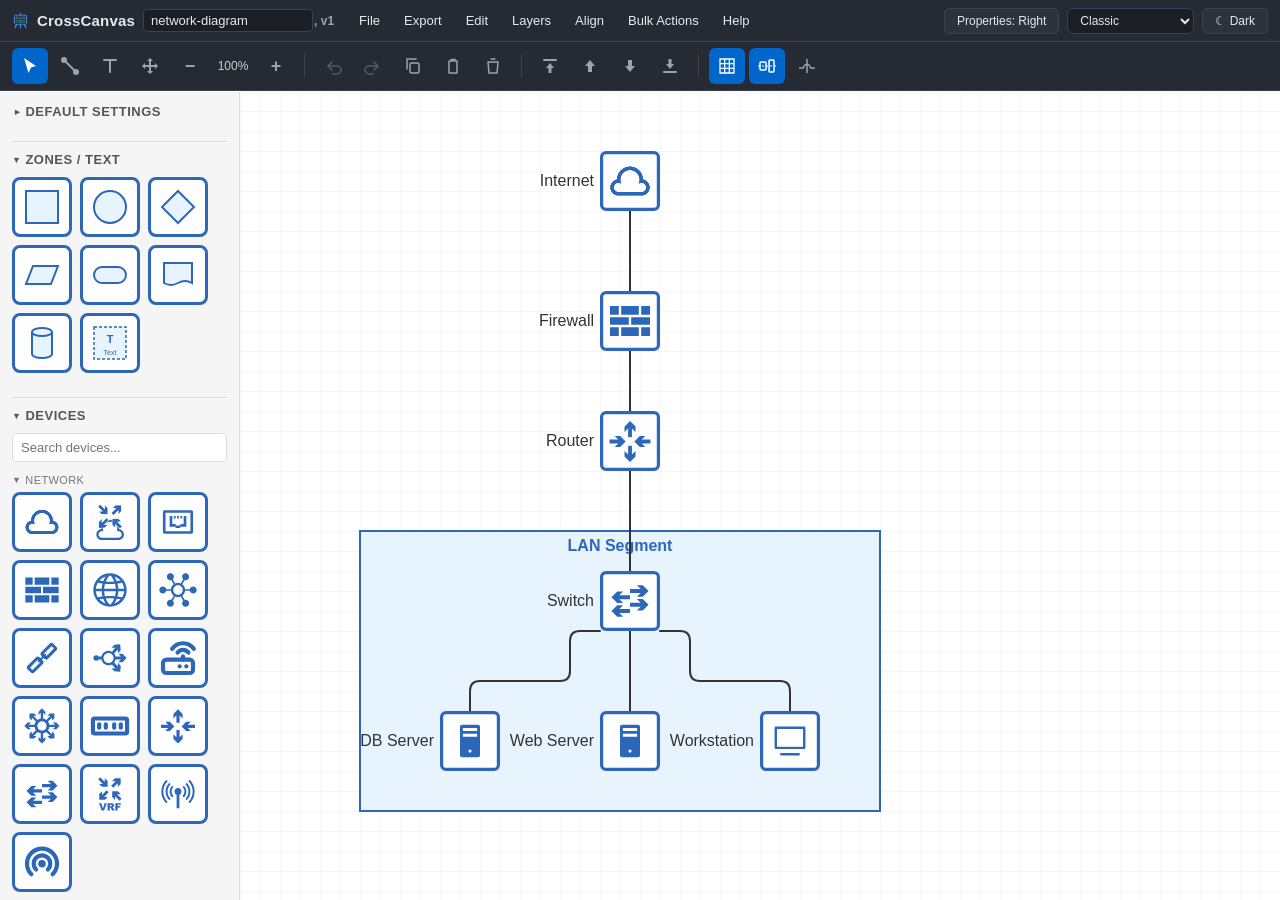
==== index.html @ c6e83357 "Line jumps: the top connection hops where lines cross (per-board toggle) Where two connections cross" ====
<!DOCTYPE html>
<html lang="en">
<head>
    <meta charset="UTF-8">
    <meta name="viewport" content="width=device-width, initial-scale=1.0">
    <title>CrossCanvas Diagram Editor</title>
    <link rel="icon" type="image/svg+xml" href="favicon.svg">
    <!-- Installable as a desktop app (Edge/Chrome: install icon in the address
         bar). The manifest also registers .xcanvas/.netdraw file associations
         for the installed app. Deliberately NO service worker: the app is
         LAN-served and a caching layer would resurrect the stale-app.js
         problem; "installed" here means a window and a file association, not
         an offline copy. Requires a secure context (https with a TRUSTED cert,
         or localhost) - a clicked-through self-signed warning disables it. -->
    <link rel="manifest" href="manifest.json">
    <link rel="stylesheet" href="style.css">
</head>
<body>
    <div id="app">
        <div id="menubar">
            <div class="brand">
                <span class="logo"><svg viewBox="0 0 64 64" width="17" height="17" aria-hidden="true"><path d="M32 5 L32 12 M18 45 L12 59 M46 45 L52 59 M32 46 L32 59" stroke="currentColor" stroke-width="4.5" stroke-linecap="round" fill="none"/><rect x="9" y="12" width="46" height="34" rx="3" fill="var(--se-input)" stroke="currentColor" stroke-width="3.5"/><g fill="none" stroke-width="3"><rect x="14.5" y="18.5" width="9" height="8" rx="1.5" stroke="var(--se-logo-a)"/><rect x="27.5" y="18.5" width="9" height="8" rx="1.5" stroke="var(--se-logo-b)"/><rect x="40.5" y="18.5" width="9" height="8" rx="1.5" stroke="var(--se-logo-a)"/><rect x="14.5" y="31.5" width="9" height="8" rx="1.5" stroke="var(--se-logo-b)"/><rect x="27.5" y="31.5" width="9" height="8" rx="1.5" stroke="var(--se-logo-a)"/><rect x="40.5" y="31.5" width="9" height="8" rx="1.5" stroke="var(--se-logo-b)"/></g></svg></span>
                <span class="brand-name">CrossCanvas</span>
                <input type="text" id="diagram-title" class="doc-name-input" value="network-diagram" spellcheck="false" title="Diagram name">
                <span class="doc-version" id="diagram-version" title="Diagram version - counts up on each save, carried inside the file">, v1</span>
                <span id="dirty-indicator" class="dirty-indicator" title="Unsaved changes">&#9679;</span>
            </div>

            <nav class="menu">
                <div class="menu-item" data-menu="file">
                    <span class="menu-label">File</span>
                    <div class="menu-dropdown">
                        <button data-action="new" title="Clear the canvas and start a fresh diagram"><span>New</span></button>
                        <button data-action="open" title="Open a .xcanvas file, or import Gliffy (.gliffy), Visio (.vsdx / .vsdm), or draw.io (.drawio) - replaces the current canvas"><span>Open / Import Diagram&hellip;</span><span class="shortcut-key">Ctrl+O</span></button>
                        <div class="menu-sub">
                            <button class="has-sub" title="Reopen one of the last 10 diagrams you saved or opened"><span>Open Recent</span><span class="sub-arrow">&rsaquo;</span></button>
                            <div class="menu-flyout" id="recent-flyout"></div>
                        </div>
                        <button data-action="merge" title="Add another diagram to this canvas instead of replacing it - any import format; the new content lands to the right, and one undo removes it"><span>Import &amp; Merge&hellip;</span></button>
                        <button data-action="import-inventory" title="Turn a device list into a laid-out starting diagram - vendor CSVs (Catalyst Center, ISE, NetBox), DHCP lease files, DNS zone exports, and pasted arp or nmap output are all detected automatically"><span>Import Inventory&hellip;</span></button>
                        <button data-action="paste-inventory" title="Same importer, no file - paste cells copied from Excel / LibreOffice / Sheets, CSV text, or arp / nmap output; unknown columns open a mapping step"><span>Paste Inventory&hellip;</span></button>
                        <button data-action="convert-diagrams" title="Batch-convert a multi-selection of .gliffy and .drawio files to .xcanvas"><span>Convert Diagrams&hellip;</span></button>
                        <button data-action="load-sample" title="A small example diagram (replaces the canvas)"><span>Load Sample</span></button>
                        <button data-action="load-complex-sample" title="A multi-site showcase diagram (replaces the canvas)"><span>Load Complex Sample</span></button>
                        <div class="menu-separator"></div>
                        <button data-action="save" title="Write the diagram as a .xcanvas file - the title sets the filename and the version auto-increments"><span>Save</span><span class="shortcut-key">Ctrl+S</span></button>
                        <button data-action="save-embedded" title="Embeds the stencil library instead of referencing it by name - larger, but opens with full icons on an install that lacks your custom stencils. Pasted images and stencils you imported are in every save already."><span>Save Self-Contained Copy</span></button>
                    </div>
                </div>

                <div class="menu-item" data-menu="export">
                    <span class="menu-label">Export</span>
                    <div class="menu-dropdown">
                        <div class="menu-sub">
                            <button class="has-sub" title="Cropped to the diagram on a clean background - no grid lines"><span>Export Without Grid</span><span class="sub-arrow">&rsaquo;</span></button>
                            <div class="menu-flyout">
                                <button data-action="export-nogrid-png" title="Lossless image - the go-to for sharing and documentation"><span>Export as PNG</span></button>
                                <button data-action="export-nogrid-png-transparent" title="PNG with no background - drops onto slides and dark pages cleanly"><span>Export as PNG (Transparent)</span></button>
                                <button data-action="export-nogrid-jpeg" title="Smaller file; slight compression softness on lines and text"><span>Export as JPEG</span></button>
                                <button data-action="export-nogrid-pdf" title="Single-page PDF sized to the diagram"><span>Export as PDF</span></button>
                                <button data-action="export-nogrid-svg" title="Scalable vector - crisp at any zoom; opens in browsers and Visio"><span>Export as SVG</span></button>
                            </div>
                        </div>
                        <div class="menu-sub">
                            <button class="has-sub" title="Same formats, with the background grid included"><span>Export With Grid</span><span class="sub-arrow">&rsaquo;</span></button>
                            <div class="menu-flyout">
                                <button data-action="export-grid-png" title="Lossless image - the go-to for sharing and documentation"><span>Export as PNG</span></button>
                                <button data-action="export-grid-jpeg" title="Smaller file; slight compression softness on lines and text"><span>Export as JPEG</span></button>
                                <button data-action="export-grid-pdf" title="Single-page PDF sized to the diagram"><span>Export as PDF</span></button>
                                <button data-action="export-grid-svg" title="Scalable vector - crisp at any zoom; opens in browsers and Visio"><span>Export as SVG</span></button>
                            </div>
                        </div>
                        <div class="menu-separator"></div>
                        <button data-action="export-csv" title="One row per object: labels, device data fields, connection endpoints by name, then geometry/styling - re-imports cleanly, so a diagram can round-trip through a spreadsheet"><span>Export as CSV (data)</span></button>
                        <button data-action="export-drawio" title="Opens directly in diagrams.net (which can re-export to Visio) - Device Details ride along, and re-importing it here round-trips everything"><span>Export as draw.io</span></button>
                        <div class="menu-separator"></div>
                        <button data-action="export-scale" id="export-scale-btn" title="Raster resolution for PNG / JPEG / PDF exports - 2× and 4× render sharper images for print, video, and zooming"><span>Image Scale: 1&times;</span></button>
                    </div>
                </div>

                <div class="menu-item" data-menu="edit">
                    <span class="menu-label">Edit</span>
                    <div class="menu-dropdown">
                        <button id="btn-undo" data-action="undo"><span>Undo</span><span class="shortcut-key">Ctrl+Z</span></button>
                        <button id="btn-redo" data-action="redo"><span>Redo</span><span class="shortcut-key">Ctrl+Y</span></button>
                        <div class="menu-separator"></div>
                        <button data-action="copy"><span>Copy</span><span class="shortcut-key">Ctrl+C</span></button>
                        <button data-action="paste" title="Paste copied objects - or an image straight from your clipboard (screenshots become canvas images)"><span>Paste</span><span class="shortcut-key">Ctrl+V</span></button>
                        <div class="menu-separator"></div>
                        <button data-action="delete"><span>Delete</span><span class="shortcut-key">Del</span></button>
                    </div>
                </div>
                <div class="menu-item" data-menu="layers">
                    <span class="menu-label">Layers</span>
                    <div class="menu-dropdown">
                        <button data-action="arrange-front" title="Stack the selection above everything else in its tier"><span>Bring to Front</span></button>
                        <button data-action="arrange-forward" title="Raise the selection one step in the stacking order"><span>Bring Forward</span></button>
                        <button data-action="arrange-backward" title="Lower the selection one step in the stacking order"><span>Send Backward</span></button>
                        <button data-action="arrange-back" title="Stack the selection beneath everything else in its tier"><span>Send to Back</span></button>
                        <div class="menu-separator"></div>
                        <div class="tier-header">Canvas Tiers</div>
                        <div class="tier-row" data-tier="devices">
                            <button class="tier-eye" title="Show/hide devices &amp; text">&#128065;</button>
                            <button class="tier-lock" title="Lock devices &amp; text (clicks pass through)">&#128275;</button>
                            <span class="tier-name">Devices &amp; Text</span>
                        </div>
                        <div class="tier-row" data-tier="connections">
                            <button class="tier-eye" title="Show/hide connections">&#128065;</button>
                            <button class="tier-lock" title="Lock connections (clicks pass through)">&#128275;</button>
                            <span class="tier-name">Connections</span>
                        </div>
                        <div class="tier-row" data-tier="images">
                            <button class="tier-eye" title="Show/hide images">&#128065;</button>
                            <button class="tier-lock" title="Lock images (clicks pass through)">&#128275;</button>
                            <span class="tier-name">Images</span>
                        </div>
                        <div class="tier-row" data-tier="zones">
                            <button class="tier-eye" title="Show/hide zones">&#128065;</button>
                            <button class="tier-lock" title="Lock zones (clicks pass through)">&#128275;</button>
                            <span class="tier-name">Zones</span>
                        </div>
                    </div>
                </div>
                <div class="menu-item" data-menu="align">
                    <span class="menu-label">Align</span>
                    <div class="menu-dropdown">
                        <button data-action="align-left" title="Line up the selection's left edges"><span>Align Left</span></button>
                        <button data-action="align-hcenter" title="Line up the selection's horizontal centers"><span>Align Center</span></button>
                        <button data-action="align-right" title="Line up the selection's right edges"><span>Align Right</span></button>
                        <div class="menu-separator"></div>
                        <button data-action="align-top" title="Line up the selection's top edges"><span>Align Top</span></button>
                        <button data-action="align-vcenter" title="Line up the selection's vertical centers"><span>Align Middle</span></button>
                        <button data-action="align-bottom" title="Line up the selection's bottom edges"><span>Align Bottom</span></button>
                        <div class="menu-separator"></div>
                        <button data-action="distribute-h" title="Even out the horizontal gaps between three or more selected objects"><span>Distribute Horizontally</span></button>
                        <button data-action="distribute-v" title="Even out the vertical gaps between three or more selected objects"><span>Distribute Vertically</span></button>
                    </div>
                </div>
                <div class="menu-item" data-menu="bulk">
                    <span class="menu-label">Bulk Actions</span>
                    <div class="menu-dropdown">
                        <button data-action="bulk-devices" title="Open Batch Edit for every device - color, size, font, icon, and more in one pass"><span>Select All Devices&hellip;</span></button>
                        <button data-action="bulk-connections" title="Open Batch Edit for every connection - color, thickness, dash, routing, arrows"><span>Select All Connections&hellip;</span></button>
                        <button data-action="bulk-zones" title="Open Batch Edit for every zone - fill, border, opacity, label styling"><span>Select All Zones&hellip;</span></button>
                        <button data-action="bulk-textboxes" title="Open Batch Edit for every text box - font, size, color, alignment"><span>Select All Text Boxes&hellip;</span></button>
                        <button data-action="bulk-images" title="Open Batch Edit for every image - width and stacking"><span>Select All Images&hellip;</span></button>
                        <div class="menu-separator"></div>
                        <button data-action="bulk-everything" title="Open Batch Edit for the whole canvas at once"><span>Select Everything&hellip;</span></button>
                        <div class="menu-separator"></div>
                        <button data-action="recolor-to-theme" title="Snap objects to the current theme's colors - pick which kinds (devices, zones, connections, text) in the popup (undoable)"><span>Recolor to Theme&hellip;</span></button>
                        <button data-action="map-details-to-label" title="Stack chosen Device Details (Hostname, IP, …) into every device label as lines (undoable)"><span>Map Details to Label&hellip;</span></button>
                        <button data-action="map-label-to-details" title="Pull an IPv4 address found in each device label into its IP-Address field (undoable) - handy for adapting an existing diagram for PingCanvas monitoring"><span>Map Label to Details&hellip;</span></button>
                    </div>
                </div>
                <div class="menu-item" data-menu="help">
                    <span class="menu-label">Help</span>
                    <div class="menu-dropdown">
                        <button data-action="help-quickstart" title="The five-minute tour: place, connect, zone, label, save"><span>Quick Start</span></button>
                        <button data-action="help-shortcuts" title="The keyboard reference - also opens with ? on the canvas"><span>Keyboard Shortcuts</span></button>
                        <button data-action="help-guide" title="The full manual, embedded so it travels with the app"><span>User Guide</span></button>
                        <button data-action="help-inventory" title="Every accepted inventory format - vendor exports, lease files, text dumps - plus the plain CSV template and an example download"><span>Inventory Import Formats&hellip;</span></button>
                        <div class="menu-separator"></div>
                        <button data-action="download-offline" title="Download this app as a zip - unzip and open index.html to run it entirely from your own machine"><span>Download Offline Copy</span></button>
                        <button data-action="help-about" title="Version, formats, credits, and license"><span>About CrossCanvas</span></button>
                    </div>
                </div>
            </nav>

            <div class="menu-right">
                <button id="btn-props-side" class="topbar-btn" title="Cycle the Properties panel: Right (opens on select), Right Locked (always open - selecting never shifts the canvas), or docked in the left sidebar">Properties: Right</button>
                <select id="theme-select" title="Color theme - recolors the app chrome and seeds the color defaults for new objects"></select>
                <button id="btn-dark-mode" class="topbar-btn" title="Toggle dark mode">&#9790; Dark</button>
            </div>
        </div>

        <div id="toolbar">
            <button id="btn-mobile-sidebar" class="tool-btn" title="Show / hide the stencil sidebar">
                <svg width="20" height="20" viewBox="0 0 20 20"><path d="M3 5h14M3 10h14M3 15h14" stroke="currentColor" stroke-width="2" stroke-linecap="round" fill="none"/></svg>
            </button>
            <button id="btn-select" class="tool-btn active" title="Select/Move">
                <svg width="20" height="20" viewBox="0 0 20 20"><path d="M4 2l12 8-5 1.5L8.5 17z" fill="currentColor"/></svg>
            </button>
            <button id="btn-connect" class="tool-btn" title="Draw Connection">
                <svg width="20" height="20" viewBox="0 0 20 20"><circle cx="4" cy="4" r="3" fill="currentColor"/><circle cx="16" cy="16" r="3" fill="currentColor"/><line x1="4" y1="4" x2="16" y2="16" stroke="currentColor" stroke-width="2"/></svg>
            </button>
            <button id="btn-add-text" class="tool-btn" title="Add Text Box">
                <svg width="20" height="20" viewBox="0 0 20 20"><path d="M4 4h12M10 4v12" fill="none" stroke="currentColor" stroke-width="2" stroke-linecap="round"/></svg>
            </button>
            <button id="btn-pan" class="tool-btn" title="Pan / Zoom - drag to pan; Ctrl+wheel (or wheel in pan mode) to zoom">
                <svg width="20" height="20" viewBox="0 0 20 20"><path d="M10 2l3 3h-2v4h4V7l3 3-3 3v-2h-4v4h2l-3 3-3-3h2v-4H5v2l-3-3 3-3v2h4V5H7z" fill="currentColor"/></svg>
            </button>
            <button id="btn-zoom-out" class="tool-btn zoom-btn" title="Zoom Out (Ctrl+-)">&#8722;</button>
            <span id="zoom-level" class="toolbar-zoom" title="Zoom - click to reset to 100%">100%</span>
            <button id="btn-zoom-in" class="tool-btn zoom-btn" title="Zoom In (Ctrl++)">+</button>
            <div class="toolbar-separator"></div>
            <button id="tbar-undo" class="tool-btn" data-action="undo" title="Undo (Ctrl+Z)" style="opacity:0.4">
                <svg width="20" height="20" viewBox="0 0 20 20"><path d="M5 10l4-4m-4 4l4 4m-4-4h9a4 4 0 010 8H10" fill="none" stroke="currentColor" stroke-width="1.5" stroke-linecap="round" stroke-linejoin="round"/></svg>
            </button>
            <button id="tbar-redo" class="tool-btn" data-action="redo" title="Redo (Ctrl+Y)" style="opacity:0.4">
                <svg width="20" height="20" viewBox="0 0 20 20"><path d="M15 10l-4-4m4 4l-4 4m4-4H6a4 4 0 000 8h4" fill="none" stroke="currentColor" stroke-width="1.5" stroke-linecap="round" stroke-linejoin="round"/></svg>
            </button>
            <button id="tbar-copy" class="tool-btn" data-action="copy" title="Copy (Ctrl+C)">
                <svg width="20" height="20" viewBox="0 0 20 20"><rect x="7" y="7" width="9" height="10" rx="1.5" fill="none" stroke="currentColor" stroke-width="1.5"/><path d="M4 13V3h9" fill="none" stroke="currentColor" stroke-width="1.5" stroke-linecap="round" stroke-linejoin="round"/></svg>
            </button>
            <button id="tbar-paste" class="tool-btn" data-action="paste" title="Paste (Ctrl+V)">
                <svg width="20" height="20" viewBox="0 0 20 20"><path d="M6 5h8v12H6z" fill="none" stroke="currentColor" stroke-width="1.5" stroke-linejoin="round"/><path d="M8 5V3.5h4V5" fill="none" stroke="currentColor" stroke-width="1.5" stroke-linejoin="round"/></svg>
            </button>
            <button id="tbar-delete" class="tool-btn" data-action="delete" title="Delete Selected (Del)">
                <svg width="20" height="20" viewBox="0 0 20 20"><path d="M5 6h10l-1 11H6L5 6zm3-3h4m-7 3h10" fill="none" stroke="currentColor" stroke-width="1.5" stroke-linecap="round"/></svg>
            </button>
            <div class="toolbar-separator"></div>
            <button id="tbar-front" class="tool-btn" data-action="arrange-front" title="Bring to Front">
                <svg width="20" height="20" viewBox="0 0 20 20"><rect x="3" y="3" width="14" height="2" rx="1" fill="currentColor"/><path d="M10 7l4 5h-2.5v5h-3v-5H6z" fill="currentColor"/></svg>
            </button>
            <button id="tbar-forward" class="tool-btn" data-action="arrange-forward" title="Bring Forward">
                <svg width="20" height="20" viewBox="0 0 20 20"><path d="M10 4l5 6h-3v6H8v-6H5z" fill="currentColor"/></svg>
            </button>
            <button id="tbar-backward" class="tool-btn" data-action="arrange-backward" title="Send Backward">
                <svg width="20" height="20" viewBox="0 0 20 20"><path d="M10 16l5-6h-3V4H8v6H5z" fill="currentColor"/></svg>
            </button>
            <button id="tbar-back" class="tool-btn" data-action="arrange-back" title="Send to Back">
                <svg width="20" height="20" viewBox="0 0 20 20"><rect x="3" y="15" width="14" height="2" rx="1" fill="currentColor"/><path d="M10 13l4-5h-2.5V3h-3v5H6z" fill="currentColor"/></svg>
            </button>
            <div class="toolbar-separator"></div>
            <button id="btn-grid" class="tool-btn active" title="Show/Hide Grid">
                <svg width="20" height="20" viewBox="0 0 20 20"><path d="M3 3h14v14H3V3zm0 4.67h14M3 12.33h14M7.67 3v14M12.33 3v14" fill="none" stroke="currentColor" stroke-width="1.3"/></svg>
            </button>
            <button id="btn-guides" class="tool-btn active" title="Alignment Guides - snap to nearby objects' edges/centers while dragging (hold Alt to bypass)">
                <svg width="20" height="20" viewBox="0 0 20 20"><rect x="3" y="6" width="6" height="8" rx="1" fill="none" stroke="currentColor" stroke-width="1.5"/><rect x="12" y="4" width="5" height="12" rx="1" fill="none" stroke="currentColor" stroke-width="1.5"/><line x1="1" y1="10" x2="19" y2="10" stroke="currentColor" stroke-width="1" stroke-dasharray="2 2"/></svg>
            </button>
            <button id="btn-jumps" class="tool-btn" title="Line Jumps - hop connections over each other where they cross. Saved with the board; leave off for diagrams with deliberately layered connections">
                <svg width="20" height="20" viewBox="0 0 20 20"><line x1="10" y1="3" x2="10" y2="17" stroke="currentColor" stroke-width="1.5"/><path d="M2 12 H6.5 A3.5 3.5 0 0 1 13.5 12 H18" fill="none" stroke="currentColor" stroke-width="1.5"/></svg>
            </button>
        </div>

        <div id="sidebar">
            <div class="sidebar-section" id="defaults-section">
                <h3 class="section-header collapsed" data-target="defaults-content"><span class="collapse-arrow">&#9660;</span> Default Settings</h3>
                <div id="defaults-content" class="section-content collapsed">
                    <div class="default-size-control">
                        <label>Font</label>
                        <div class="font-row">
                            <select id="default-font-family" class="font-family-select" title="Default font"></select>
                            <select id="default-font-size" title="Default font size">
                                <option value="9">9px</option>
                                <option value="11">11px</option>
                                <option value="13">13px</option>
                                <option value="16" selected>16px</option>
                                <option value="20">20px</option>
                                <option value="24">24px</option>
                                <option value="28">28px</option>
                                <option value="32">32px</option>
                                <option value="40">40px</option>
                                <option value="48">48px</option>
                                <option value="64">64px</option>
                            </select>
                            <input type="color" list="theme-swatches" id="default-font-color" value="#333333" title="Default font color">
                        </div>
                    </div>
                    <div class="default-size-control">
                        <label>Device Size: <span id="default-size-label">60px</span></label>
                        <input type="range" id="default-device-size" min="40" max="200" step="10" value="60">
                    </div>
                    <div class="default-size-control">
                        <label>Device Color</label>
                        <div class="font-row">
                            <input type="color" list="theme-swatches" id="default-device-tint" value="#4a90d9" title="Tint applied to newly placed devices">
                            <button id="default-device-tint-reset" class="small-btn" title="Back to the theme's Device Color - untinted stencil colors when the theme sets none">Reset</button>
                        </div>
                    </div>
                    <div class="default-size-control">
                        <label>Device Background</label>
                        <div class="font-row">
                            <input type="color" list="theme-swatches" id="default-device-bg" value="#fffefe" title="Face color inside newly placed devices' frames">
                            <button id="default-device-bg-reset" class="small-btn" title="New devices use the classic white face">Reset</button>
                        </div>
                    </div>
                    <div class="default-size-control">
                        <label>Zone Color</label>
                        <div class="font-row">
                            <input type="color" list="theme-swatches" id="default-zone-fill" value="#e8f4fd" title="Fill for newly created zones (border derives from it unless set below)">
                            <button id="default-zone-fill-reset" class="small-btn" title="Back to the theme's Zone Color (Classic: light blue)">Reset</button>
                        </div>
                    </div>
                    <div class="default-size-control">
                        <label>Zone Border Color</label>
                        <div class="font-row">
                            <input type="color" list="theme-swatches" id="default-zone-border" value="#2d67b9" title="Border for newly created zones">
                            <button id="default-zone-border-reset" class="small-btn" title="Back to the theme's zone border (or derive from a custom Zone Color)">Reset</button>
                        </div>
                    </div>
                    <div class="default-size-control">
                        <label>Attachment Points: <span id="default-ap-label">8</span></label>
                        <input type="range" id="default-ap-count" min="4" max="16" step="4" value="8">
                    </div>
                    <div class="default-size-control">
                        <label title="Room the router tries to leave around devices when a connection has to route AROUND one. Only affects connections that would otherwise cross a device - a route that already runs clear never moves.">Route Clearance: <span id="route-clearance-label">6px</span></label>
                        <input type="range" id="route-clearance" min="0" max="40" step="2" value="6">
                    </div>
                    <div class="default-size-control">
                        <label title="Extra horizontal room per device on inventory-CSV import - widen for long hostnames that would otherwise clip into each other">Import Spacing - Wider: <span id="import-hspace-label">100%</span></label>
                        <input type="range" id="import-hspace" min="100" max="250" step="10" value="100">
                    </div>
                    <div class="default-size-control">
                        <label title="Extra vertical room per device on inventory-CSV import - raise to fit multi-line labels (e.g. after Map Details to Label)">Import Spacing - Taller: <span id="import-vspace-label">100%</span></label>
                        <input type="range" id="import-vspace" min="100" max="250" step="10" value="100">
                    </div>
                    <div class="default-size-control">
                        <label title="Columns per Location zone on inventory-CSV import. Auto packs near-square up to 4 wide; a fixed number trades depth for width - 16 turns a long single-Location list into a wall instead of a column">Import Columns: <span id="import-cols-label">Auto</span></label>
                        <input type="range" id="import-cols" min="0" max="24" step="1" value="0">
                    </div>
                    <div class="default-size-control">
                        <label title="Order devices within each zone on inventory-CSV import. MAC groups by vendor (OUI); Device type groups cameras/printers/PCs directly.">Import Sort</label>
                        <select id="import-sort" style="width:100%">
                            <option value="file" selected>File order</option>
                            <option value="type">Device type</option>
                            <option value="mac">MAC address</option>
                            <option value="label">Label</option>
                        </select>
                    </div>
                </div>
            </div>

            <div class="sidebar-section" id="shapes-section">
                <h3 class="section-header" data-target="zones-content"><span class="collapse-arrow">&#9660;</span> Zones / Text</h3>
                <div id="zones-content" class="section-content">
                    <div id="shape-list">
                        <div class="device-thumb shape-thumb" draggable="true" data-shape="rect" title="Rectangle Zone / Process (flowchart)">
                            <svg width="40" height="40" viewBox="0 0 40 40"><rect x="4" y="4" width="32" height="32" fill="#e8f4fd" stroke="#2d67b9" stroke-width="2"/></svg>
                        </div>
                        <div class="device-thumb shape-thumb" draggable="true" data-shape="ellipse" title="Ellipse Zone / Start-End Terminator (flowchart)">
                            <svg width="40" height="40" viewBox="0 0 40 40"><ellipse cx="20" cy="20" rx="16" ry="16" fill="#e8f4fd" stroke="#2d67b9" stroke-width="2"/></svg>
                        </div>
                        <div class="device-thumb shape-thumb" draggable="true" data-shape="diamond" title="Decision (flowchart)">
                            <svg width="40" height="40" viewBox="0 0 40 40"><polygon points="20,4 36,20 20,36 4,20" fill="#e8f4fd" stroke="#2d67b9" stroke-width="2"/></svg>
                        </div>
                        <div class="device-thumb shape-thumb" draggable="true" data-shape="parallelogram" title="Data / Input-Output (flowchart)">
                            <svg width="40" height="40" viewBox="0 0 40 40"><polygon points="11,11 36,11 29,29 4,29" fill="#e8f4fd" stroke="#2d67b9" stroke-width="2"/></svg>
                        </div>
                        <div class="device-thumb shape-thumb" draggable="true" data-shape="pill" title="Start / End (flowchart)">
                            <svg width="40" height="40" viewBox="0 0 40 40"><rect x="4" y="12" width="32" height="16" rx="8" fill="#e8f4fd" stroke="#2d67b9" stroke-width="2"/></svg>
                        </div>
                        <div class="device-thumb shape-thumb" draggable="true" data-shape="document" title="Document (flowchart)">
                            <svg width="40" height="40" viewBox="0 0 40 40"><path d="M 6 8 L 34 8 L 34 28 Q 27 24 20 28 Q 13 32 6 28 Z" fill="#e8f4fd" stroke="#2d67b9" stroke-width="2"/></svg>
                        </div>
                        <div class="device-thumb shape-thumb" draggable="true" data-shape="cylinder" title="Database (flowchart)">
                            <svg width="40" height="40" viewBox="0 0 40 40"><path d="M 10 9 A 10 4 0 0 1 30 9 L 30 31 A 10 4 0 0 1 10 31 Z" fill="#e8f4fd" stroke="#2d67b9" stroke-width="2"/><path d="M 10 9 A 10 4 0 0 0 30 9" fill="none" stroke="#2d67b9" stroke-width="2"/></svg>
                        </div>
                        <div class="device-thumb shape-thumb" draggable="true" data-tool="textbox" title="Text Box">
                            <svg width="40" height="40" viewBox="0 0 40 40"><rect x="4" y="4" width="32" height="32" fill="#e8f4fd" stroke="#2d67b9" stroke-width="1.5" stroke-dasharray="3 2"/><text x="20" y="20" text-anchor="middle" font-size="11" font-weight="bold" fill="#2d67b9">T</text><text x="20" y="32" text-anchor="middle" font-size="7" fill="#2d67b9">Text</text></svg>
                        </div>
                    </div>
                </div>
            </div>

            <div class="sidebar-section">
                <h3 class="section-header" data-target="devices-content"><span class="collapse-arrow">&#9660;</span> Devices</h3>
                <div id="devices-content" class="section-content">
                    <input type="text" id="device-search" placeholder="Search devices..." autocomplete="off">
                    <div id="device-list"></div>
                </div>
            </div>

            <div class="sidebar-section">
                <h3 class="section-header collapsed" data-target="device-library-content"><span class="collapse-arrow">&#9660;</span> Device Library</h3>
                <div id="device-library-content" class="section-content collapsed">
                    <button id="btn-import-device" class="sidebar-btn" title="Add a stencil from an image file - SVGs stay recolorable via Device Color">Import Device Image / SVG</button>
                    <button id="btn-import-library" class="sidebar-btn" style="margin-top:4px">Import Device Library</button>
                    <button id="btn-export-library" class="sidebar-btn" style="margin-top:4px">Export Device Library</button>
                    <input type="file" id="file-import" accept="image/jpeg,image/png,image/svg+xml" style="display:none" multiple>
                    <input type="file" id="file-import-library" accept=".js,.json" style="display:none">
                </div>
            </div>

            <div id="properties-host">
            <div id="textbox-panel" style="display:none">
                <h3>Text Properties</h3>
                <div class="panel-section">
                    <label>Text</label>
                    <div id="textbox-text" contenteditable="true" class="rich-label-editor" data-placeholder="Enter text..."></div>
                </div>
                <div class="panel-section">
                    <label>Font</label>
                    <div class="font-row">
                        <select id="textbox-font-family" class="font-family-select" title="Font"></select>
                        <select id="textbox-font-size">
                            <option value="9">9px</option>
                            <option value="11">11px</option>
                            <option value="13">13px</option>
                            <option value="16">16px</option>
                            <option value="20" selected>20px</option>
                            <option value="24">24px</option>
                            <option value="28">28px</option>
                            <option value="32">32px</option>
                            <option value="40">40px</option>
                            <option value="48">48px</option>
                            <option value="64">64px</option>
                        </select>
                        <input type="color" list="theme-swatches" id="textbox-font-color" value="#333333">
                            <button id="btn-reset-textbox-font" class="small-btn" title="Back to the theme default">Reset</button>
                    </div>
                    <div class="font-row">
                        <div class="align-seg halign" id="textbox-halign-seg"></div>
                    </div>
                </div>
                <div class="panel-hint">Hold <kbd>Alt</kbd> while moving to snap at half-grid (5px) for fine centering.</div>
            </div>

            <div id="connection-panel" style="display:none">
                <h3>Connection Style</h3>
                <div class="panel-section">
                    <label>Thickness</label>
                    <select id="conn-thickness">
                        <option value="1">1px</option>
                        <option value="2">2px</option>
                        <option value="3">3px</option>
                        <option value="4" selected>4px</option>
                        <option value="6">6px</option>
                    </select>
                </div>
                <div class="panel-section">
                    <label>Color</label>
                    <input type="color" list="theme-swatches" id="conn-color" value="#333333">
                </div>
                <div class="panel-section">
                    <label>Line Style</label>
                    <select id="conn-dash">
                        <option value="solid">Solid</option>
                        <option value="dash-sm">Dashed (small)</option>
                        <option value="dash-md">Dashed (medium)</option>
                        <option value="dash-lg">Dashed (large)</option>
                        <option value="dot">Dotted</option>
                        <option value="dash-dot">Dash-Dot</option>
                    </select>
                </div>
                <div class="panel-section">
                    <label>Routing</label>
                    <select id="conn-routing">
                        <option value="orthogonal">Orthogonal</option>
                        <option value="rounded" selected>Rounded</option>
                        <option value="straight">Straight</option>
                    </select>
                </div>
                <div class="panel-section">
                    <label>Start Arrow</label>
                    <select id="conn-start-arrow">
                        <option value="none" selected>None</option>
                        <option value="arrow">Arrow</option>
                        <option value="open-arrow">Open Arrow</option>
                        <option value="diamond">Diamond</option>
                        <option value="circle">Circle</option>
                    </select>
                </div>
                <div class="panel-section">
                    <label>End Arrow</label>
                    <select id="conn-end-arrow">
                        <option value="none" selected>None</option>
                        <option value="arrow">Arrow</option>
                        <option value="open-arrow">Open Arrow</option>
                        <option value="diamond">Diamond</option>
                        <option value="circle">Circle</option>
                    </select>
                </div>
                <div class="panel-section">
                    <label>Arrow Size</label>
                    <select id="conn-arrow-scale">
                        <option value="0.75">Small</option>
                        <option value="1" selected>Normal</option>
                        <option value="1.5">Large</option>
                        <option value="2">Extra Large</option>
                    </select>
                    <div class="panel-hint">Arrows also scale with line thickness.</div>
                </div>
                <div class="panel-section">
                    <label>Label</label>
                    <div id="conn-label" contenteditable="true" class="rich-label-editor" data-placeholder="Connection label"></div>
                </div>
                <div class="panel-section">
                    <label>Label Font</label>
                    <div class="font-row">
                        <select id="conn-font-family" class="font-family-select" title="Font"></select>
                        <select id="conn-font-size">
                            <option value="9">9px</option>
                            <option value="11">11px</option>
                            <option value="13">13px</option>
                            <option value="16">16px</option>
                            <option value="20" selected>20px</option>
                            <option value="24">24px</option>
                            <option value="28">28px</option>
                            <option value="32">32px</option>
                            <option value="40">40px</option>
                            <option value="48">48px</option>
                            <option value="64">64px</option>
                        </select>
                        <input type="color" list="theme-swatches" id="conn-font-color" value="#333333">
                    </div>
                    <div class="font-row">
                        <div class="align-seg halign" id="conn-halign-seg"></div>
                        <div class="align-seg valign" id="conn-valign-seg"></div>
                    </div>
                    <div class="font-row">
                        <span class="mini-label">Position</span>
                        <select id="conn-label-position">
                            <option value="top" selected>Top</option>
                            <option value="bottom">Bottom</option>
                            <option value="left">Left</option>
                            <option value="right">Right</option>
                            <option value="center">Center</option>
                        </select>
                    </div>
                </div>
                <div class="panel-hint">Hold <kbd>Alt</kbd> while dragging bends or endpoints to snap at half-grid (5px).</div>
            </div>

            <div id="device-panel" style="display:none">
                <h3 class="section-header panel-collapse-header" id="device-props-header"><span class="collapse-arrow">&#9660;</span> Device Properties</h3>
                <div id="device-props-body">
                <div class="panel-section">
                    <label>Label</label>
                    <div id="device-label" contenteditable="true" class="rich-label-editor" data-placeholder="Device name"></div>
                </div>
                <div class="panel-section">
                    <label>Font</label>
                    <div class="font-row">
                        <select id="device-font-family" class="font-family-select" title="Font"></select>
                        <select id="device-font-size">
                            <option value="9">9px</option>
                            <option value="11">11px</option>
                            <option value="13">13px</option>
                            <option value="16">16px</option>
                            <option value="20" selected>20px</option>
                            <option value="24">24px</option>
                            <option value="28">28px</option>
                            <option value="32">32px</option>
                            <option value="40">40px</option>
                            <option value="48">48px</option>
                            <option value="64">64px</option>
                        </select>
                        <input type="color" list="theme-swatches" id="device-font-color" value="#333333">
                            <button id="btn-reset-device-font" class="small-btn" title="Back to the theme default">Reset</button>
                    </div>
                    <div class="font-row">
                        <div class="align-seg halign" id="device-halign-seg"></div>
                        <div class="align-seg valign" id="device-valign-seg"></div>
                    </div>
                    <div class="font-row">
                        <span class="mini-label">Position</span>
                        <select id="device-label-position">
                            <option value="bottom">Bottom</option>
                            <option value="bottom-inside">Bottom (Inside)</option>
                            <option value="top">Top</option>
                            <option value="top-inside">Top (Inside)</option>
                            <option value="left">Left</option>
                            <option value="right">Right</option>
                            <option value="center">Center</option>
                        </select>
                    </div>
                </div>
                <div class="panel-section" id="device-tint-section" style="display:none">
                    <label>Device Color</label>
                    <div style="display:flex;align-items:center;gap:6px">
                        <input type="color" list="theme-swatches" id="device-tint-color" value="#4a90d9">
                        <button id="btn-reset-tint" class="small-btn" title="Back to the default Device Color - as if newly placed">Reset</button>
                    </div>
                </div>
                <div class="panel-section">
                    <label>Device Background</label>
                    <div style="display:flex;align-items:center;gap:6px">
                        <input type="color" list="theme-swatches" id="device-iconbg-color" value="#fffefe" title="Face color inside the stencil frame">
                        <button id="btn-reset-iconbg" class="small-btn" title="Back to the default background">Reset</button>
                    </div>
                </div>
                <div class="panel-section">
                    <label>Icon</label>
                    <input type="text" id="device-template-filter" class="icon-filter" placeholder="Filter icons..." autocomplete="off" spellcheck="false">
                    <select id="device-template-swap"></select>
                </div>
                <div class="panel-section">
                    <label>Size W &times; H (px)</label>
                    <div class="scale-controls">
                        <button id="btn-scale-down" class="small-btn" title="Shrink (keeps aspect)">&#8722;</button>
                        <input type="number" id="device-w-input" min="40" step="1" value="60" title="Width">
                        <span class="mini-label">&times;</span>
                        <input type="number" id="device-h-input" min="40" step="1" value="60" title="Height">
                        <button id="btn-scale-up" class="small-btn" title="Grow (keeps aspect)">+</button>
                    </div>
                </div>
                <div class="panel-section">
                    <label>Attachment Points: <span id="device-ap-count">8</span></label>
                    <input type="range" id="device-ap-slider" min="4" max="16" step="4" value="8">
                </div>
                <div class="panel-hint">Hold <kbd>Alt</kbd> while moving or resizing to snap at half-grid (5px) for fine centering.</div>
                </div><!-- /device-props-body -->
                <h3 class="section-header panel-collapse-header" id="device-details-header"><span class="collapse-arrow">&#9660;</span> Device Details</h3>
                <div id="device-details-body" style="display:none">
                    <div class="panel-section">
                        <div id="device-fixed-fields"></div>
                        <div id="device-fields-rows"></div>
                        <button id="btn-add-device-field" class="small-btn">+ Add Field</button>
                    </div>
                    <div class="panel-hint">Data saved with the diagram and included in CSV export. Hostname falls back to the label's first line.</div>
                </div>
            </div>

            <div id="zone-panel" style="display:none">
                <h3>Zone Properties</h3>
                <div class="panel-section">
                    <label>Label</label>
                    <div id="zone-label" contenteditable="true" class="rich-label-editor" data-placeholder="Zone name"></div>
                </div>
                <div class="panel-section">
                    <label>Font</label>
                    <div class="font-row">
                        <select id="zone-font-family" class="font-family-select" title="Font"></select>
                        <select id="zone-font-size">
                            <option value="9">9px</option>
                            <option value="11">11px</option>
                            <option value="13">13px</option>
                            <option value="16">16px</option>
                            <option value="20" selected>20px</option>
                            <option value="24">24px</option>
                            <option value="28">28px</option>
                            <option value="32">32px</option>
                            <option value="40">40px</option>
                            <option value="48">48px</option>
                            <option value="64">64px</option>
                        </select>
                        <input type="color" list="theme-swatches" id="zone-font-color" value="#333333">
                            <button id="btn-reset-zone-font" class="small-btn" title="Back to the theme default">Reset</button>
                    </div>
                    <div class="font-row">
                        <div class="align-seg halign" id="zone-halign-seg"></div>
                        <div class="align-seg valign" id="zone-valign-seg"></div>
                    </div>
                    <div class="font-row">
                        <span class="mini-label">Position</span>
                        <select id="zone-label-position">
                            <option value="top">Top</option>
                            <option value="top-inside">Top (Inside)</option>
                            <option value="bottom">Bottom</option>
                            <option value="bottom-inside">Bottom (Inside)</option>
                            <option value="left">Left</option>
                            <option value="right">Right</option>
                            <option value="center">Center</option>
                        </select>
                    </div>
                </div>
                <div class="panel-section">
                    <label>Shape</label>
                    <select id="zone-shape-select">
                        <option value="rect">Rectangle</option>
                        <option value="ellipse">Ellipse</option>
                        <option value="diamond">Diamond (Decision)</option>
                        <option value="parallelogram">Parallelogram (Data)</option>
                        <option value="pill">Pill (Start / End)</option>
                        <option value="document">Document</option>
                        <option value="cylinder">Cylinder (Database)</option>
                    </select>
                </div>
                <div class="panel-section">
                    <label>Fill Color</label>
                    <div style="display:flex;align-items:center;gap:6px">
                        <input type="color" list="theme-swatches" id="zone-fill" value="#e8f4fd">
                        <button id="btn-reset-zone-fill" class="small-btn" title="Back to the theme default">Reset</button>
                    </div>
                </div>
                <div class="panel-section">
                    <label>Border Color</label>
                    <div style="display:flex;align-items:center;gap:6px">
                        <input type="color" list="theme-swatches" id="zone-border-color" value="#2d67b9">
                        <button id="btn-reset-zone-border" class="small-btn" title="Back to the theme default">Reset</button>
                    </div>
                </div>
                <div class="panel-section">
                    <label>Opacity</label>
                    <input type="range" id="zone-opacity" min="0.1" max="1" step="0.1" value="1">
                </div>
                <div class="panel-section">
                    <label>Attachment Points: <span id="zone-ap-count">8</span></label>
                    <input type="range" id="zone-ap-slider" min="4" max="16" step="4" value="8">
                </div>
                <div class="panel-hint">Hold <kbd>Alt</kbd> while moving or resizing to snap at half-grid (5px) for fine centering.</div>
            </div>

            <div id="image-panel" style="display:none">
                <h3>Image Properties</h3>
                <div class="panel-section">
                    <label>Label</label>
                    <div id="image-label" contenteditable="true" class="rich-label-editor" data-placeholder="Image label"></div>
                </div>
                <div class="panel-section">
                    <label>Font</label>
                    <div class="font-row">
                        <select id="image-font-family" class="font-family-select" title="Font"></select>
                        <select id="image-font-size">
                            <option value="9">9px</option>
                            <option value="11">11px</option>
                            <option value="13">13px</option>
                            <option value="16">16px</option>
                            <option value="20" selected>20px</option>
                            <option value="24">24px</option>
                            <option value="28">28px</option>
                            <option value="32">32px</option>
                            <option value="40">40px</option>
                            <option value="48">48px</option>
                            <option value="64">64px</option>
                        </select>
                        <input type="color" list="theme-swatches" id="image-font-color" value="#333333">
                    </div>
                    <div class="font-row">
                        <div class="align-seg halign" id="image-halign-seg"></div>
                        <div class="align-seg valign" id="image-valign-seg"></div>
                    </div>
                    <div class="font-row">
                        <span class="mini-label">Position</span>
                        <select id="image-label-position">
                            <option value="bottom">Bottom</option>
                            <option value="bottom-inside">Bottom (Inside)</option>
                            <option value="top">Top</option>
                            <option value="top-inside">Top (Inside)</option>
                            <option value="left">Left</option>
                            <option value="right">Right</option>
                            <option value="center">Center</option>
                        </select>
                    </div>
                </div>
                <div class="panel-section">
                    <label>Attachment Points: <span id="image-ap-count">8</span></label>
                    <input type="range" id="image-ap-slider" min="4" max="16" step="4" value="8">
                </div>
                <div class="panel-hint">Hold <kbd>Alt</kbd> while moving or resizing to snap at half-grid (5px) for fine centering.</div>
            </div>

            <div id="annotation-panel" style="display:none">
                <h3>Annotation</h3>
                <div class="panel-section">
                    <label>Font</label>
                    <div class="font-row">
                        <select id="annotation-font-family" class="font-family-select" title="Font"></select>
                        <select id="annotation-font-size">
                            <option value="9">9px</option>
                            <option value="11">11px</option>
                            <option value="13">13px</option>
                            <option value="16">16px</option>
                            <option value="20" selected>20px</option>
                            <option value="24">24px</option>
                            <option value="28">28px</option>
                            <option value="32">32px</option>
                            <option value="40">40px</option>
                            <option value="48">48px</option>
                            <option value="64">64px</option>
                        </select>
                        <input type="color" list="theme-swatches" id="annotation-font-color" value="#333333">
                    </div>
                    <div class="font-row">
                        <div class="align-seg halign" id="annotation-halign-seg"></div>
                    </div>
                </div>
                <div class="panel-section">
                    <button id="annotation-delete-btn" class="sidebar-btn">Delete Annotation</button>
                </div>
                <div class="panel-hint">Double-click the annotation on the canvas to edit its text.</div>
            </div>

            <div id="batch-panel" style="display:none">
                <h3>Batch Edit</h3>
                <div id="batch-summary" class="panel-hint"></div>

                <div class="batch-group" id="batch-text-group">
                    <h4>Text &amp; Labels</h4>
                    <div class="panel-section">
                        <label>Font</label>
                        <select id="batch-font-family" class="font-family-select" data-keep="1"></select>
                    </div>
                    <div class="panel-section">
                        <label>Font Size</label>
                        <select id="batch-font-size">
                            <option value="" selected>- keep -</option>
                            <option value="9">9px</option>
                            <option value="11">11px</option>
                            <option value="13">13px</option>
                            <option value="16">16px</option>
                            <option value="20">20px</option>
                            <option value="24">24px</option>
                            <option value="28">28px</option>
                            <option value="32">32px</option>
                            <option value="40">40px</option>
                            <option value="48">48px</option>
                            <option value="64">64px</option>
                        </select>
                    </div>
                    <div class="panel-section">
                        <label>Font Color</label>
                        <div style="display:flex;align-items:center;gap:6px">
                            <input type="color" list="theme-swatches" id="batch-font-color" value="#333333">
                            <button id="batch-reset-font-color" class="small-btn" title="Apply the theme default to the selection">Reset</button>
                        </div>
                    </div>
                    <div class="panel-hint">Applies to every label, annotation and text box in scope.</div>
                </div>

                <div class="batch-group" id="batch-device-group">
                    <h4>Devices (<span id="batch-device-count">0</span>)</h4>
                    <div class="panel-section">
                        <label>Size W &times; H (px)</label>
                        <div class="font-row">
                            <input type="number" id="batch-device-w" min="40" max="400" step="10" placeholder="- keep -" title="Width">
                            <input type="number" id="batch-device-h" min="40" max="400" step="10" placeholder="- keep -" title="Height">
                        </div>
                    </div>
                    <div class="panel-section">
                        <label>Device Color</label>
                        <div style="display:flex;align-items:center;gap:6px">
                            <input type="color" list="theme-swatches" id="batch-device-color" value="#4a90d9">
                            <button id="batch-reset-device-color" class="small-btn" title="Apply the theme default to the selection">Reset</button>
                        </div>
                        <div class="panel-hint">Only SVG icons can be recolored.</div>
                    </div>
                    <div class="panel-section">
                        <label>Device Background</label>
                        <div style="display:flex;align-items:center;gap:6px">
                            <input type="color" list="theme-swatches" id="batch-device-bg" value="#fffefe">
                            <button id="batch-reset-device-bg" class="small-btn" title="Apply the theme default to the selection">Reset</button>
                        </div>
                    </div>
                    <div class="panel-section">
                        <label>Position</label>
                        <select id="batch-device-labelpos" title="Move every selected device's label">
                            <option value="" selected>- keep -</option>
                            <option value="bottom">Bottom</option>
                            <option value="bottom-inside">Bottom (Inside)</option>
                            <option value="top">Top</option>
                            <option value="top-inside">Top (Inside)</option>
                            <option value="left">Left</option>
                            <option value="right">Right</option>
                            <option value="center">Center</option>
                        </select>
                    </div>
                    <div class="panel-section">
                        <label>Icon</label>
                        <input type="text" id="batch-device-filter" class="icon-filter" placeholder="Filter icons..." autocomplete="off" spellcheck="false">
                        <select id="batch-device-swap"><option value="" selected>- keep -</option></select>
                    </div>
                </div>

                <div class="batch-group" id="batch-conn-group">
                    <h4>Connections (<span id="batch-conn-count">0</span>)</h4>
                    <div class="panel-section">
                        <label>Thickness</label>
                        <select id="batch-conn-thickness">
                            <option value="" selected>- keep -</option>
                            <option value="1">1px</option>
                            <option value="2">2px</option>
                            <option value="3">3px</option>
                            <option value="4">4px</option>
                            <option value="6">6px</option>
                        </select>
                    </div>
                    <div class="panel-section">
                        <label>Color</label>
                        <div style="display:flex;align-items:center;gap:6px">
                            <input type="color" list="theme-swatches" id="batch-conn-color" value="#333333">
                            <button id="batch-reset-conn-color" class="small-btn" title="Apply the theme default to the selection">Reset</button>
                        </div>
                    </div>
                    <div class="panel-section">
                        <label>Line Style</label>
                        <select id="batch-conn-dash">
                            <option value="" selected>- keep -</option>
                            <option value="solid">Solid</option>
                            <option value="dash-sm">Dashed (small)</option>
                            <option value="dash-md">Dashed (medium)</option>
                            <option value="dash-lg">Dashed (large)</option>
                            <option value="dot">Dotted</option>
                            <option value="dash-dot">Dash-Dot</option>
                        </select>
                    </div>
                    <div class="panel-section">
                        <label>Routing</label>
                        <select id="batch-conn-routing">
                            <option value="" selected>- keep -</option>
                            <option value="orthogonal">Orthogonal</option>
                            <option value="rounded">Rounded</option>
                            <option value="straight">Straight</option>
                        </select>
                    </div>
                    <div class="panel-section">
                        <label>Arrow Size</label>
                        <select id="batch-conn-arrow-scale">
                            <option value="" selected>- keep -</option>
                            <option value="0.75">Small</option>
                            <option value="1">Normal</option>
                            <option value="1.5">Large</option>
                            <option value="2">Extra Large</option>
                        </select>
                    </div>
                </div>

                <div class="batch-group" id="batch-zone-group">
                    <h4>Zones (<span id="batch-zone-count">0</span>)</h4>
                    <div class="panel-section">
                        <label>Fill Color</label>
                        <div style="display:flex;align-items:center;gap:6px">
                            <input type="color" list="theme-swatches" id="batch-zone-fill" value="#e8f4fd">
                            <button id="batch-reset-zone-fill" class="small-btn" title="Apply the theme default to the selection">Reset</button>
                        </div>
                    </div>
                    <div class="panel-section">
                        <label>Border Color</label>
                        <div style="display:flex;align-items:center;gap:6px">
                            <input type="color" list="theme-swatches" id="batch-zone-border" value="#2d67b9">
                            <button id="batch-reset-zone-border" class="small-btn" title="Apply the theme default to the selection">Reset</button>
                        </div>
                    </div>
                    <div class="panel-section">
                        <label>Position</label>
                        <select id="batch-zone-labelpos" title="Move every selected zone's label">
                            <option value="" selected>- keep -</option>
                            <option value="top">Top</option>
                            <option value="top-inside">Top (Inside)</option>
                            <option value="bottom">Bottom</option>
                            <option value="bottom-inside">Bottom (Inside)</option>
                            <option value="left">Left</option>
                            <option value="right">Right</option>
                        </select>
                    </div>
                    <div class="panel-section">
                        <label>Opacity</label>
                        <input type="number" id="batch-zone-opacity" min="0" max="1" step="0.1" placeholder="- keep -">
                    </div>
                </div>

                <div class="batch-group" id="batch-textbox-group">
                    <h4>Text Boxes (<span id="batch-textbox-count">0</span>)</h4>
                    <div class="panel-section">
                        <label>Alignment</label>
                        <select id="batch-textbox-align">
                            <option value="" selected>- keep -</option>
                            <option value="left">Left</option>
                            <option value="center">Center</option>
                            <option value="right">Right</option>
                        </select>
                    </div>
                </div>

                <div class="batch-group" id="batch-image-group">
                    <h4>Images (<span id="batch-image-count">0</span>)</h4>
                    <div class="panel-section">
                        <label>Width (px)</label>
                        <input type="number" id="batch-image-width" min="40" max="800" step="10" placeholder="- keep -">
                        <div class="panel-hint">Height scales to keep each image's aspect ratio.</div>
                    </div>
                </div>
            </div>
            </div><!-- /properties-host -->
        </div>

        <div id="canvas-container">
            <div id="canvas-find" style="display:none">
                <input type="text" id="canvas-find-input" placeholder="Find on canvas..." autocomplete="off" spellcheck="false">
                <span id="canvas-find-count"></span>
            </div>
            <svg id="canvas" xmlns="http://www.w3.org/2000/svg">
                <defs>
                    <pattern id="grid-pattern" width="20" height="20" patternUnits="userSpaceOnUse">
                        <path id="grid-line" d="M 20 0 L 0 0 0 20" fill="none" stroke="#e0e0e0" stroke-width="0.5"/>
                    </pattern>
                </defs>
                <rect id="canvas-bg" width="100%" height="100%" fill="white"/>
                <rect id="grid-overlay" width="100%" height="100%" fill="url(#grid-pattern)"/>
                <g id="zones-layer"></g>
                <g id="images-layer"></g>
                <g id="connections-layer"></g>
                <g id="devices-layer"></g>
                <g id="overlay-layer"></g>
            </svg>
        </div>

        <aside id="right-pane"></aside>
    </div>

    <input type="file" id="file-load" accept=".xcanvas,.netdraw,.json,.gliffy,.vsdx,.vsdm,.drawio,.xml" style="display:none">
    <input type="file" id="file-merge" accept=".xcanvas,.netdraw,.json,.gliffy,.vsdx,.vsdm,.drawio,.xml" style="display:none">
    <input type="file" id="file-import-inventory" accept=".csv,.txt,.log,.leases" style="display:none" multiple>
    <datalist id="theme-swatches"></datalist>
    <input type="file" id="file-convert-diagrams" accept=".gliffy,.drawio,.xml" style="display:none" multiple>

    <dialog id="app-dialog">
        <h3 class="dialog-title"></h3>
        <div class="dialog-body"></div>
        <div class="dialog-buttons"></div>
    </dialog>

    <script src="devices.js" onerror="/* no bundled device library */"></script>
    <script src="customdevices.js" onerror="/* no site/team device layer */"></script>
    <script src="app.js"></script>
</body>
</html>
---- style.css ----
* {
    margin: 0;
    padding: 0;
    box-sizing: border-box;
}

body {
    font-family: -apple-system, BlinkMacSystemFont, 'Segoe UI', Roboto, sans-serif;
    overflow: hidden;
    height: 100vh;
    width: 100vw;
}

#app {
    display: flex;
    flex-direction: column;
    height: 100vh;
}

/* ===== Styling Example palette (top bars) ===== */
:root {
    --se-panel: #262a33;
    --se-panel-2: #2d323d;
    --se-input: #1b1e25;
    --se-border: #3a4150;
    --se-txt: #e6e9ef;
    --se-txt-dim: #9aa3b2;
    --se-accent: #4c8bf5;
    --se-active: #0066cc;
    /* Interactive-accent for canvas selection (handles, attachment points,
       outlines), sliders, and the segmented controls. Tracks the theme's
       Device Color (set by the tint control); this is the classic-blue default. */
    --se-tint: #0066cc;
    /* Menu-bar mark port colors - brand blue/green by default; the warm
       themes override with tan pairs so the mark sits inside their palette. */
    --se-logo-a: #4c8bf5;
    --se-logo-b: #2e9b57;
    /* Dark-mode surfaces. The chrome vars above double as the dark
       sidebar/panel palette (one source of truth - themes recolor both);
       the canvas sits a shade darker so content still reads as "on paper". */
    --se-canvas-dark: #20222b;
    --se-grid-dark: #2f333f;
}

/* ===== Menu bar ===== */
#menubar {
    display: flex;
    align-items: center;
    gap: 14px;
    height: 42px;
    padding: 0 12px;
    background: var(--se-panel);
    border-bottom: 1px solid var(--se-border);
    color: var(--se-txt);
    position: relative;
    z-index: 200;
    flex-shrink: 0;
}

.brand {
    display: flex;
    align-items: center;
    gap: 8px;
    font-weight: 600;
    font-size: 15px;
}

.brand .logo {
    /* The faceplate mark (inline SVG): the chassis stroke is currentColor so
       it follows the theme accent; the port colors are the fixed brand
       blue/green. */
    color: var(--se-accent);
    display: inline-flex;
    align-items: center;
}

.brand-name {
    letter-spacing: 0.2px;
}

.doc-name-input {
    width: 170px;
    padding: 3px 7px;
    background: var(--se-input);
    border: 1px solid var(--se-border);
    border-radius: 4px;
    color: var(--se-txt);
    font-size: 13px;
    font-weight: 400;
    font-family: inherit;
}

.doc-name-input:focus {
    outline: none;
    border-color: var(--se-accent);
}

.doc-version {
    display: flex;
    align-items: center;
    font-size: 12px;
    color: var(--se-txt-dim);
    white-space: pre;     /* keep the space in ", v3" */
    margin-left: -7px;    /* snug the comma up to the name box despite .brand's gap */
    user-select: none;
}

.dirty-indicator {
    color: var(--se-accent);
    font-size: 15px;
    line-height: 1;
    display: none;
}

.dirty-indicator.visible {
    display: inline;
}

/* menus */
.menu {
    display: flex;
    align-items: stretch;
    gap: 2px;
    height: 100%;
}

.menu-item {
    position: relative;
    display: flex;
    align-items: center;
}

.menu-label {
    padding: 5px 11px;
    cursor: pointer;
    border-radius: 4px;
    font-size: 13px;
    color: var(--se-txt);
}

.menu-item:hover .menu-label,
.menu-item.open .menu-label {
    background: var(--se-panel-2);
}

.menu-dropdown {
    display: none;
    position: absolute;
    top: 100%;
    left: 0;
    margin-top: 2px;
    min-width: 230px;
    padding: 5px 0;
    background: var(--se-panel);
    border: 1px solid var(--se-border);
    border-radius: 6px;
    box-shadow: 0 8px 28px rgba(0, 0, 0, 0.45);
    z-index: 300;
}

.menu-item.open .menu-dropdown {
    display: block;
}

.menu-dropdown button,
.menu-flyout button {
    display: flex;
    align-items: center;
    justify-content: space-between;
    width: 100%;
    padding: 6px 14px;
    gap: 24px;
    border: none;
    background: none;
    color: var(--se-txt);
    font-size: 13px;
    font-family: inherit;
    cursor: pointer;
    text-align: left;
}

.menu-dropdown button:hover,
.menu-flyout button:hover,
.menu-sub:hover > .has-sub {
    background: var(--se-accent);
    color: #fff;
}

.shortcut-key {
    color: var(--se-txt-dim);
    font-size: 11px;
}

.menu-dropdown button:hover .shortcut-key {
    color: rgba(255, 255, 255, 0.75);
}

.menu-separator {
    height: 1px;
    background: var(--se-border);
    margin: 4px 8px;
}

.menu-flyout button:disabled {
    opacity: 0.5;
    cursor: default;
}

.menu-flyout button:disabled:hover {
    background: none;
    color: var(--se-txt);
}

/* Canvas tier rows (Layers menu): per-tier visibility & lock */
.tier-header {
    padding: 2px 14px 4px;
    font-size: 10px;
    letter-spacing: 0.6px;
    text-transform: uppercase;
    color: var(--se-txt-dim);
}

.tier-row {
    display: flex;
    align-items: center;
    gap: 6px;
    padding: 3px 14px;
    font-size: 13px;
    color: var(--se-txt);
}

.menu-dropdown .tier-row button {
    width: 22px;
    padding: 2px 0;
    justify-content: center;
    border-radius: 4px;
    font-size: 13px;
    line-height: 1;
    cursor: pointer;
}

.menu-dropdown .tier-row button:hover {
    background: var(--se-accent);
}

.tier-row .tier-lock { opacity: 0.35; }
.tier-row.tier-locked .tier-lock { opacity: 1; }
.tier-row.tier-hidden .tier-eye { opacity: 0.3; }
.tier-row.tier-hidden .tier-name { opacity: 0.45; }

/* Compact font blocks in the property panels */
.font-row {
    display: flex;
    align-items: center;
    gap: 6px;
}

.font-row + .font-row {
    margin-top: 6px;
}

.font-row select {
    flex: 1;
    min-width: 0;
}

.font-row .font-family-select {
    flex: 1.5;
}

/* App modal (native <dialog>) - themed replacement for alert()/prompt() */
#app-dialog {
    margin: auto;   /* re-center: the global margin reset clobbers the UA default */
    min-width: 320px;
    max-width: 460px;
    padding: 16px 18px;
    border: 1px solid var(--se-border);
    border-radius: 8px;
    background: var(--se-panel);
    color: var(--se-txt);
    box-shadow: 0 12px 40px rgba(0, 0, 0, 0.35);
}

#app-dialog::backdrop {
    background: rgba(0, 0, 0, 0.35);
}

/* Wide + tall variant for the Help documents */
#app-dialog.wide {
    max-width: 760px;
    width: 90vw;
}
#app-dialog.wide .dialog-body {
    max-height: 72vh;
}

/* Embedded Help / User Guide typography - self-contained, theme-aware */
.help-doc { font-size: 13px; line-height: 1.5; }
.help-nav {
    display: flex; flex-wrap: wrap; gap: 4px 14px;
    padding-bottom: 8px; margin-bottom: 10px;
    border-bottom: 1px solid var(--se-border);
    font-size: 12px;
}
.help-nav button {
    background: none; border: none; padding: 0; cursor: pointer;
    color: var(--se-accent); font-size: 12px; font-family: inherit;
}
.help-nav button:hover { text-decoration: underline; }
.help-nav span { font-weight: 600; font-size: 12px; }
.help-doc h4 {
    margin: 18px 0 6px;
    font-size: 14px;
    border-bottom: 1px solid var(--se-border);
    padding-bottom: 3px;
}
.help-doc h4:first-child { margin-top: 0; }
.help-doc p { margin: 6px 0; }
.help-doc ul, .help-doc ol { margin: 6px 0; padding-left: 22px; }
.help-doc li { margin: 3px 0; }
.help-doc kbd {
    font-family: Consolas, monospace;
    font-size: 12px;
    background: rgba(128, 128, 128, 0.18);
    border: 1px solid var(--se-border);
    border-radius: 4px;
    padding: 1px 5px;
    white-space: nowrap;
}
.help-doc code {
    font-family: Consolas, monospace;
    font-size: 12px;
    background: rgba(128, 128, 128, 0.15);
    border-radius: 3px;
    padding: 1px 4px;
}
.help-doc table {
    border-collapse: collapse;
    width: 100%;
    margin: 8px 0;
}
.help-doc th, .help-doc td {
    border: 1px solid var(--se-border);
    padding: 4px 8px;
    text-align: left;
    vertical-align: top;
}
.help-doc th { background: rgba(128, 128, 128, 0.12); font-weight: 600; }
.help-doc .help-lead { opacity: 0.8; }

/* Inventory column mapper + Paste Inventory dialogs */
.inv-map-scroll {
    overflow: auto;
    max-height: 40vh;
    border: 1px solid var(--se-border);
    border-radius: 5px;
    margin-top: 10px;
}
.inv-map-table {
    border-collapse: collapse;
    font-size: 12px;
    white-space: nowrap;
}
.inv-map-table th, .inv-map-table td {
    border: 1px solid var(--se-border);
    padding: 3px 8px;
    text-align: left;
    max-width: 240px;
    overflow: hidden;
    text-overflow: ellipsis;
}
.inv-map-table select {
    width: 100%;
    min-width: 110px;
    font-family: inherit;
    font-size: 12px;
    padding: 2px 4px;
    border: 1px solid #ddd;
    border-radius: 4px;
    background: white;
    color: #333;
}
.inv-map-table .inv-map-header {
    background: rgba(128, 128, 128, 0.12);
    font-weight: 600;
}
.inv-map-foot {
    display: flex;
    align-items: center;
    justify-content: flex-end;
    gap: 8px;
    margin-top: 12px;
}
.inv-map-count, .inv-paste-headers { margin-right: auto; opacity: 0.75; font-size: 12px; }
.inv-paste-headers { display: flex; align-items: center; gap: 6px; cursor: pointer; }
.inv-paste-text {
    width: 100%;
    min-height: 240px;
    box-sizing: border-box;
    font-family: Consolas, monospace;
    font-size: 12px;
    padding: 8px;
    border: 1px solid var(--se-border);
    border-radius: 5px;
    background: transparent;
    color: inherit;
    resize: vertical;
}
#app-dialog .dialog-btn[disabled] { opacity: 0.45; pointer-events: none; }

/* Recolor-to-theme scope picker: one checkbox row per object kind */
.recolor-scope-row { display: flex; align-items: center; gap: 8px; padding: 5px 2px; cursor: pointer; }
.recolor-scope-row input { margin: 0; }

#app-dialog .dialog-title {
    margin: 0 0 10px;
    font-size: 15px;
}

#app-dialog .dialog-body {
    font-size: 13px;
    line-height: 1.45;
    max-height: 55vh;
    overflow-y: auto;
}

#app-dialog .dialog-body .dialog-line {
    min-height: 1em;
}

#app-dialog .dialog-buttons {
    display: flex;
    justify-content: flex-end;
    gap: 8px;
    margin-top: 14px;
}

#app-dialog .dialog-btn {
    padding: 6px 14px;
    border: 1px solid var(--se-border);
    border-radius: 5px;
    background: transparent;
    color: inherit;
    font-family: inherit;
    font-size: 13px;
    cursor: pointer;
}

#app-dialog .dialog-btn:hover {
    background: rgba(128, 128, 128, 0.15);
}

#app-dialog .dialog-btn.primary {
    background: var(--se-accent);
    border-color: var(--se-accent);
    color: #fff;
}

#app-dialog .dialog-list-item {
    display: block;
    width: 100%;
    text-align: left;
    padding: 8px 10px;
    margin-top: 6px;
    border: 1px solid var(--se-border);
    border-radius: 6px;
    background: transparent;
    color: inherit;
    font-family: inherit;
    font-size: 13px;
    cursor: pointer;
}

#app-dialog .dialog-list-item:hover {
    background: var(--se-accent);
    border-color: var(--se-accent);
    color: #fff;
}

#app-dialog .dialog-list-item .dialog-item-note {
    opacity: 0.65;
    font-size: 12px;
}

/* Outranks the generic .panel-section input[type="color"] full-width rule */
.panel-section .font-row input[type="color"] {
    width: 34px;
    height: 26px;
    padding: 1px;
    flex: none;
}

/* Default Settings color bars match the Properties-panel look: a wide swatch
   stretching to the Reset button on the right edge */
#default-device-tint,
#default-device-bg,
#default-zone-fill,
#default-zone-border {
    flex: 1;
    height: 32px;
    padding: 1px;
    border: 1px solid #ddd;
    border-radius: 4px;
}

.mini-label {
    font-size: 11px;
    color: #888;
    flex: none;
}

.align-seg {
    display: flex;
    flex: 1;
    border: 1px solid rgba(128, 128, 128, 0.45);
    border-radius: 5px;
    overflow: hidden;
}

.align-seg button {
    flex: 1;
    display: flex;
    align-items: center;
    justify-content: center;
    padding: 5px 0;
    border: none;
    background: transparent;
    color: inherit;
    cursor: pointer;
}

.align-seg button + button {
    border-left: 1px solid rgba(128, 128, 128, 0.3);
}

.align-seg button:hover {
    background: rgba(128, 128, 128, 0.18);
}

.align-seg button.active {
    background: var(--se-tint);
    color: #fff;
}

body.dark-mode .mini-label {
    color: var(--se-dk-txt-dim, var(--se-txt-dim));
}

/* submenus / flyouts */
.menu-sub {
    position: relative;
}

.sub-arrow {
    color: var(--se-txt-dim);
    font-size: 15px;
    line-height: 1;
}

.menu-sub:hover > .has-sub .sub-arrow {
    color: #fff;
}

.menu-flyout {
    display: none;
    position: absolute;
    top: -6px;
    left: 100%;
    min-width: 170px;
    padding: 5px 0;
    background: var(--se-panel);
    border: 1px solid var(--se-border);
    border-radius: 6px;
    box-shadow: 0 8px 28px rgba(0, 0, 0, 0.45);
}

.menu-sub:hover .menu-flyout {
    display: block;
}

.menu-right {
    margin-left: auto;
    display: flex;
    align-items: center;
    gap: 8px;
}

.topbar-btn {
    padding: 5px 12px;
    background: var(--se-panel-2);
    border: 1px solid var(--se-border);
    border-radius: 5px;
    color: var(--se-txt);
    font-size: 12px;
    font-family: inherit;
    cursor: pointer;
}

.topbar-btn:hover {
    background: #353b48;
    border-color: #4a5263;
}

#toolbar {
    display: flex;
    align-items: center;
    padding: 6px 12px;
    background: var(--se-panel);
    border-bottom: 1px solid var(--se-border);
    gap: 4px;
    z-index: 100;
    flex-shrink: 0;
}

.tool-btn {
    width: 36px;
    height: 36px;
    border: none;
    background: transparent;
    color: var(--se-txt-dim);
    border-radius: 6px;
    cursor: pointer;
    display: flex;
    align-items: center;
    justify-content: center;
    transition: all 0.15s;
}

.tool-btn:hover {
    background: var(--se-panel-2);
    color: var(--se-txt);
}

.tool-btn.active {
    background: var(--se-active, #0066cc);
    color: #fff;
}

/* Theme picker sits with the appearance controls (next to Dark) and wears
   the chrome palette it switches */
#theme-select {
    background: var(--se-input);
    color: var(--se-txt);
    border: 1px solid var(--se-border);
    border-radius: 6px;
    padding: 4px 8px;
    font-size: 12px;
    cursor: pointer;
}
#theme-select:hover {
    border-color: var(--se-accent);
}

/* Collapsible panel sections (Device Properties / Device Details) share the
   sidebar section-header look (arrow left, rotate on collapse) */
#device-details-header {
    margin-top: 14px;
    padding-top: 10px;
    border-top: 1px solid #ddd;
}
body.dark-mode #device-details-header {
    border-top-color: var(--se-dk-border, var(--se-border));
}
.device-field-row {
    margin-bottom: 4px;
}
.device-field-row .device-field-key,
.device-field-row .device-field-value {
    flex: 1;
    min-width: 0;
    width: auto;
}
.device-field-row .device-field-name {
    flex: 1;
    min-width: 0;
    font-size: 12px;
    color: #666;
}
body.dark-mode .device-field-row .device-field-name {
    color: var(--se-dk-txt-dim, var(--se-txt-dim));
}
.device-field-row .device-field-remove {
    border: none;
    background: none;
    color: #999;
    cursor: pointer;
    font-size: 13px;
    padding: 0 2px;
}
.device-field-row .device-field-remove:hover {
    color: #d9534f;
}

.toolbar-separator {
    width: 1px;
    height: 24px;
    background: var(--se-border);
    margin: 0 6px;
}


#sidebar {
    position: fixed;
    left: 0;
    top: 92px; /* menubar (43px) + toolbar (49px) */
    bottom: 0;
    width: 240px;
    background: #f5f5f5;
    border-right: 1px solid #ddd;
    padding: 12px;
    overflow-y: auto;
    z-index: 50;
}

#sidebar h3 {
    font-size: 13px;
    font-weight: 600;
    color: #555;
    text-transform: uppercase;
    letter-spacing: 0.5px;
    margin-bottom: 10px;
}

#device-search {
    width: 100%;
    padding: 6px 8px;
    border: 1px solid #ddd;
    border-radius: 4px;
    font-size: 13px;
    margin-bottom: 10px;
    background: white;
}

.default-size-control {
    margin-bottom: 8px;
}

.default-size-control label {
    display: flex;
    align-items: center;
    justify-content: space-between;
    font-size: 12px;
    color: #666;
    margin-bottom: 2px;
}

.default-size-control input[type="range"] {
    width: 100%;
}

/* Range sliders take the theme accent (they'd otherwise show the browser's
   default blue, which fights warm themes like Parchment). */
input[type="range"] {
    accent-color: var(--se-tint);
}

#device-list,
#shape-list {
    display: flex;
    flex-wrap: wrap;
    gap: 8px;
    margin-bottom: 12px;
}

/* Category groups inside the device palette. The group is a full-width row
   of the flex container; its own grid repeats the palette's flex layout. */
.stencil-cat {
    flex-basis: 100%;
}

.stencil-cat-header {
    cursor: pointer;
    user-select: none;
    display: flex;
    align-items: center;
    gap: 4px;
    font-size: 11px;
    text-transform: uppercase;
    letter-spacing: 0.4px;
    color: #777;
    margin: 2px 0 6px;
}

.stencil-cat-header:hover {
    color: #333;
}

.stencil-cat-header.collapsed .collapse-arrow {
    transform: rotate(-90deg);
}

.stencil-cat-grid {
    display: flex;
    flex-wrap: wrap;
    gap: 8px;
    margin-bottom: 10px;
}

body.dark-mode #sidebar .stencil-cat-header {
    color: var(--se-dk-txt-dim, var(--se-txt-dim));
}

body.dark-mode #sidebar .stencil-cat-header:hover {
    color: var(--se-dk-txt, var(--se-txt));
}

.device-thumb {
    width: 60px;
    height: 60px;
    /* The bundled icons are borderless glyphs - the thumb draws the set's
       frame (blue rounded border on white), like the canvas renderer does */
    border: 3px solid rgb(45, 103, 185);
    border-radius: 8px;
    background: rgb(255, 254, 254);
    cursor: grab;
    display: flex;
    align-items: center;
    justify-content: center;
    overflow: hidden;
    transition: border-color 0.15s;
}

.device-thumb:hover {
    border-color: var(--se-tint);
}

.device-thumb-wrapper {
    position: relative;
}

.device-delete-btn {
    position: absolute;
    top: -6px;
    right: -6px;
    width: 16px;
    height: 16px;
    border-radius: 50%;
    border: none;
    background: #d9534f;
    color: white;
    font-size: 10px;
    line-height: 16px;
    text-align: center;
    cursor: pointer;
    padding: 0;
    display: none;
    z-index: 1;
}

.device-thumb-wrapper:hover .device-delete-btn {
    display: block;
}

.device-thumb img {
    max-width: 50px;
    max-height: 50px;
    object-fit: contain;
}

.sidebar-btn {
    width: 100%;
    padding: 8px;
    border: 2px dashed #ccc;
    background: transparent;
    border-radius: 6px;
    cursor: pointer;
    font-size: 13px;
    color: #666;
    transition: all 0.15s;
}

.sidebar-btn:hover {
    border-color: var(--se-tint);
    color: var(--se-tint);
}

.panel-section {
    margin-bottom: 12px;
}

.panel-section label {
    display: block;
    font-size: 12px;
    color: #666;
    margin-bottom: 4px;
}

.panel-section select,
.panel-section input[type="text"],
.panel-section input[type="number"] {
    width: 100%;
    padding: 6px 8px;
    border: 1px solid #ddd;
    border-radius: 4px;
    font-size: 13px;
    background: white;
}

/* Batch-edit panel: per-type sections, each a labelled group of controls. */
.batch-group {
    margin-top: 10px;
    padding-top: 8px;
    border-top: 1px solid rgba(128, 128, 128, 0.3);
}
.batch-group h4 {
    margin: 0 0 8px;
    font-size: 12px;
    font-weight: 600;
    text-transform: uppercase;
    letter-spacing: 0.04em;
    opacity: 0.75;
}

/* Dashed outline drawn around a fully-selected group */
.group-outline {
    fill: none;
    stroke: #7c4dff;
    stroke-width: 1.5;
    stroke-dasharray: 6 4;
    pointer-events: none;
}

/* Alignment guide lines shown while dragging with guides enabled */
.align-guide {
    stroke: #e91e63;
    stroke-width: 1;
    stroke-dasharray: 4 3;
    pointer-events: none;
}

/* Right-click context menu */
.context-menu, .context-flyout {
    position: fixed;
    z-index: 10000;
    min-width: 180px;
    background: #fff;
    border: 1px solid #d0d0d0;
    border-radius: 6px;
    box-shadow: 0 4px 16px rgba(0, 0, 0, 0.18);
    padding: 4px;
    font-size: 13px;
    user-select: none;
}
.context-flyout { position: absolute; top: -5px; left: 100%; }
.context-item {
    position: relative;
    display: flex;
    align-items: center;
    justify-content: space-between;
    gap: 16px;
    padding: 6px 10px;
    border-radius: 4px;
    cursor: pointer;
    white-space: nowrap;
    color: #222;
}
.context-item:hover { background: #eef2f7; }
.context-item.disabled { color: #aaa; cursor: default; }
.context-item.disabled:hover { background: transparent; }
.context-sep { height: 1px; background: rgba(0, 0, 0, 0.1); margin: 4px 6px; }
.context-arrow { opacity: 0.6; }
.context-key { margin-left: auto; padding-left: 28px; opacity: 0.5; font-size: 12px; }
.context-item.has-sub > .context-flyout { display: none; }
.context-item.has-sub:hover > .context-flyout { display: block; }

body.dark-mode .context-menu, body.dark-mode .context-flyout {
    background: var(--se-dk-panel-2, var(--se-panel-2));
    border-color: var(--se-dk-border, var(--se-border));
    color: var(--se-dk-txt, var(--se-txt));
    box-shadow: 0 4px 16px rgba(0, 0, 0, 0.5);
}
body.dark-mode .context-item { color: var(--se-txt); }
body.dark-mode .context-item:hover { background: var(--se-border); }
body.dark-mode .context-item.disabled { color: #6a6a80; }
body.dark-mode .context-sep { background: rgba(255, 255, 255, 0.12); }

.panel-section input[type="color"] {
    width: 100%;
    height: 32px;
    border: 1px solid #ddd;
    border-radius: 4px;
    cursor: pointer;
    padding: 2px;
}

.small-btn {
    padding: 4px 8px;
    border: 1px solid #ddd;
    background: white;
    border-radius: 4px;
    cursor: pointer;
    font-size: 12px;
    margin-left: 8px;
}

.small-btn:hover {
    background: #e8e8e8;
}

#ap-count {
    font-size: 13px;
    font-weight: 600;
}

#canvas-container {
    flex: 1;
    margin-left: 240px;
    margin-top: 0;
    overflow: auto;
    position: relative;
    user-select: none;
}

#canvas-container.pan-mode {
    cursor: grab;
}

#canvas-container.pan-mode.panning {
    cursor: grabbing;
}

/* Armed text tool: the next canvas click places a text box */
#canvas-container.text-mode,
#canvas-container.text-mode svg,
#canvas-container.text-mode svg * {
    cursor: text;
}

#canvas {
    display: block;
}

.toolbar-zoom {
    color: #ccc;
    font-size: 12px;
    min-width: 42px;
    text-align: center;
    cursor: pointer;
    user-select: none;
    padding: 0 2px;
}

.tool-btn.zoom-btn {
    font-size: 18px;
    font-weight: bold;
    line-height: 1;
}

.toolbar-zoom:hover {
    color: #fff;
}

.device-node {
    cursor: move;
}

.device-selection-outline {
    display: none;
    pointer-events: none;
}

.device-node.selected .device-selection-outline,
.device-node.multi-selected .device-selection-outline {
    display: block;
    stroke: var(--se-tint);
    stroke-width: 2;
    stroke-dasharray: 4 2;
}

.attachment-point {
    fill: var(--se-tint);
    stroke: white;
    stroke-width: 2;
    cursor: crosshair;
    opacity: 0;
    transition: opacity 0.15s;
}

.device-node:hover .attachment-point,
.device-node.selected .attachment-point,
.zone-node:hover .attachment-point,
.zone-node.selected .attachment-point,
.image-node:hover .attachment-point,
.image-node.selected .attachment-point {
    opacity: 1;
}

.attachment-point:hover {
    fill: #ff4444;
    transform-origin: center;
}

/* Connect mode, driven by connectIntentAt so the picture matches the press.
   .ap-armed is the dot a press would draw from - same red as hovering the dot
   itself, because it means the same thing and hitting the dot exactly should
   not look like a different state. .grab-armed is the node saying the press
   would move it instead, which is the case the AP dots cannot express. */
.attachment-point.ap-armed {
    fill: #ff4444;
    opacity: 1;
}

.device-node.grab-armed,
.zone-node.grab-armed {
    cursor: move;
}

/* .device-node already carries cursor:move for the select tool, so arming the
   grab is a no-op there while arming the DRAW needs an explicit override -
   otherwise the dot lights up red over a move cursor, which is the two halves
   of the affordance disagreeing. */
.device-node.connect-armed,
.zone-node.connect-armed {
    cursor: crosshair;
}

.connection-line {
    fill: none;
    cursor: pointer;
}

.connection-line:hover {
    filter: drop-shadow(0 0 3px rgba(0, 102, 204, 0.5));
}

.connection-line.selected {
    filter: drop-shadow(0 0 4px rgba(0, 102, 204, 0.8));
}

.temp-line {
    fill: none;
    stroke: var(--se-tint);
    stroke-width: 2;
    stroke-dasharray: 5 3;
    pointer-events: none;
}

.scale-controls {
    display: flex;
    align-items: center;
    gap: 8px;
}

.scale-controls .small-btn {
    width: 28px;
    height: 28px;
    padding: 0;
    font-size: 16px;
    font-weight: bold;
    text-align: center;
    line-height: 26px;
    margin-left: 0;
}

#device-w-input,
#device-h-input {
    width: 54px;
    padding: 4px 6px;
    border: 1px solid #ddd;
    border-radius: 4px;
    font-size: 13px;
    font-weight: 600;
    text-align: center;
}

.sidebar-section {
    margin-top: 12px;
    padding-top: 10px;
    border-top: 1px solid #ddd;
}

.sidebar-section:first-child {
    margin-top: 0;
    padding-top: 0;
    border-top: none;
}

.section-header {
    cursor: pointer;
    user-select: none;
    display: flex;
    align-items: center;
    gap: 4px;
}

.section-header:hover {
    color: #333;
}

.collapse-arrow {
    font-size: 9px;
    transition: transform 0.2s;
    display: inline-block;
}

.section-header.collapsed .collapse-arrow {
    transform: rotate(-90deg);
}

.section-content {
    overflow: hidden;
    transition: max-height 0.25s ease;
}

.section-content.collapsed {
    max-height: 0 !important;
    overflow: hidden;
}

#textbox-panel {
    margin-top: 20px;
    padding-top: 16px;
    border-top: 1px solid #ddd;
}

.rich-label-editor {
    width: 100%;
    min-height: 2.6em;
    padding: 6px 8px;
    border: 1px solid #ddd;
    border-radius: 4px;
    font-size: 13px;
    font-family: inherit;
    background: white;
    white-space: pre-wrap;
    word-wrap: break-word;
    overflow-y: auto;
    max-height: 120px;
    cursor: text;
    user-select: text;
}

.rich-label-editor:focus {
    outline: 2px solid var(--se-tint);
    outline-offset: -1px;
}

.rich-label-editor:empty::before {
    content: attr(data-placeholder);
    color: #999;
    pointer-events: none;
}

.shape-thumb {
    cursor: grab;
}

.zone-node {
    cursor: move;
}

.zone-node.selected .zone-shape,
.zone-node.multi-selected .zone-shape {
    stroke-dasharray: 6 3;
}

.zone-resize-handle {
    fill: white;
    stroke: var(--se-tint);
    stroke-width: 1.5;
    opacity: 0;
}

.zone-node.selected .zone-resize-handle {
    opacity: 1;
}

.device-resize-handle {
    fill: white;
    stroke: var(--se-tint);
    stroke-width: 1.5;
    cursor: nwse-resize;
    opacity: 0;
}

.device-node.selected .device-resize-handle,
.device-node:hover .device-resize-handle {
    opacity: 1;
}

/* Connect mode is about wiring, not sizing: hide the resize handles so they
   don't sit on top of the attachment points (making the small AP dots hard to
   hit) or intercept a connect-drag. They return the moment you're in select. */
#canvas-container.connect-mode .device-resize-handle,
#canvas-container.connect-mode .zone-resize-handle,
#canvas-container.connect-mode .image-resize-handle {
    display: none;
}

.panel-section input[type="range"] {
    width: 100%;
}

#zone-panel {
    margin-top: 20px;
    padding-top: 16px;
    border-top: 1px solid #ddd;
}

.marquee-rect {
    fill: color-mix(in srgb, var(--se-tint) 10%, transparent);
    stroke: var(--se-tint);
    stroke-width: 1;
    stroke-dasharray: 4 2;
    pointer-events: none;
}


.conn-bend-handle {
    fill: white;
    stroke: var(--se-tint);
    stroke-width: 1.5;
    opacity: 0.9;
}

.conn-bend-handle:hover {
    fill: #cce0ff;
    stroke: #0044aa;
}

.conn-endpoint-handle {
    fill: var(--se-tint);
    stroke: white;
    stroke-width: 2;
    opacity: 0.9;
    cursor: grab;
}

.conn-endpoint-handle:hover {
    fill: #ff4444;
}

.textbox-node {
    cursor: move;
}

.textbox-node.selected .textbox-border {
    stroke: var(--se-tint);
    stroke-width: 1.5;
    stroke-dasharray: 4 2;
}

.textbox-node.multi-selected .textbox-border {
    stroke: var(--se-tint);
    stroke-width: 1.5;
    stroke-dasharray: 4 2;
}

.image-node {
    cursor: move;
}

.image-node.selected .image-border {
    stroke: var(--se-tint);
    stroke-width: 2;
    stroke-dasharray: 4 2;
}

.image-resize-handle {
    fill: white;
    stroke: var(--se-tint);
    stroke-width: 1.5;
    cursor: nwse-resize;
    opacity: 0;
}

.image-node.selected .image-resize-handle {
    opacity: 1;
}

#connection-panel,
#device-panel {
    margin-top: 20px;
    padding-top: 16px;
    border-top: 1px solid #ddd;
}

.connection-annotation,
.connection-annotation-bg,
.connection-label,
.connection-label-bg {
    cursor: grab;
}

.inline-editor {
    position: absolute;
    min-width: 40px;
    min-height: 1em;
    outline: 2px solid var(--se-tint);
    border-radius: 2px;
    background: white;
    padding: 2px 4px;
    font-family: sans-serif;
    white-space: pre-wrap;
    word-wrap: break-word;
    z-index: 200;
    box-shadow: 0 2px 8px rgba(0,0,0,0.15);
    user-select: text;
    cursor: text;
}

/* ===== Dark mode (left sidebar + canvas) - Menu Example palette ===== */
body.dark-mode #sidebar {
    background: var(--se-dk-panel, var(--se-panel));
    border-right-color: var(--se-dk-border, var(--se-border));
    color: var(--se-dk-txt, var(--se-txt));
}

body.dark-mode #sidebar h3,
body.dark-mode #sidebar label,
body.dark-mode #sidebar .section-header,
body.dark-mode #sidebar .default-size-control label {
    color: var(--se-dk-txt-dim, var(--se-txt-dim));
}

body.dark-mode #sidebar input[type="text"],
body.dark-mode #sidebar input[type="number"],
body.dark-mode #sidebar input[type="search"],
body.dark-mode #sidebar select,
body.dark-mode #sidebar textarea,
body.dark-mode #sidebar .rich-label-editor,
body.dark-mode #device-search {
    background: var(--se-dk-input, var(--se-input));
    color: var(--se-dk-txt, var(--se-txt));
    border-color: var(--se-dk-border, var(--se-border));
}

body.dark-mode #sidebar .sidebar-btn,
body.dark-mode #sidebar .small-btn {
    background: var(--se-dk-panel-2, var(--se-panel-2));
    color: var(--se-dk-txt, var(--se-txt));
    border-color: var(--se-dk-border, var(--se-border));
}

body.dark-mode #sidebar .sidebar-btn:hover,
body.dark-mode #sidebar .small-btn:hover {
    background: var(--se-dk-border, var(--se-border));
}

body.dark-mode #sidebar .sidebar-section,
body.dark-mode #sidebar #zone-panel,
body.dark-mode #sidebar #textbox-panel,
body.dark-mode #sidebar #connection-panel,
body.dark-mode #sidebar #device-panel,
body.dark-mode #sidebar #image-panel {
    border-color: var(--se-dk-border, var(--se-border));
}

/* keep device thumbnails light so icons stay legible */
body.dark-mode #sidebar .device-thumb {
    background: #fff;
    border-color: var(--se-dk-border, var(--se-border));
}

body.dark-mode #canvas-container {
    background: var(--se-canvas-dark);
}

body.dark-mode #canvas-bg {
    fill: var(--se-canvas-dark);
}

body.dark-mode #grid-line {
    stroke: var(--se-grid-dark);
}

/* Flip black/near-black device labels to white for legibility on the dark canvas */
body.dark-mode .device-label-adaptive {
    fill: #ffffff;
}

.panel-hint {
    margin-top: 10px;
    font-size: 11px;
    line-height: 1.45;
    color: #888;
}

.panel-hint kbd {
    font-family: inherit;
    font-size: 10px;
    background: #eee;
    border: 1px solid #ccc;
    border-radius: 3px;
    padding: 0 4px;
    color: #555;
}

body.dark-mode .panel-hint {
    color: var(--se-dk-txt-dim, var(--se-txt-dim));
}

body.dark-mode .panel-hint kbd {
    background: var(--se-dk-panel-2, var(--se-panel-2));
    border-color: var(--se-dk-border, var(--se-border));
    color: var(--se-dk-txt-dim, var(--se-txt-dim));
}

/* ===== Right-side Properties pane ===== */
#right-pane {
    position: fixed;
    right: 0;
    top: 92px; /* menubar (43px) + toolbar (49px) */
    bottom: 0;
    width: 260px;
    background: #f5f5f5;
    border-left: 1px solid #ddd;
    padding: 12px;
    overflow-y: auto;
    z-index: 50;
    display: none;
}

#right-pane.visible {
    display: block;
}

body.right-pane-open #canvas-container {
    margin-right: 260px;
}

/* Panel header styling works wherever the host lives (sidebar or right pane) */
#properties-host h3 {
    font-size: 13px;
    font-weight: 600;
    color: #555;
    text-transform: uppercase;
    letter-spacing: 0.5px;
    margin-bottom: 10px;
}

/* In the right pane a panel is shown on its own, so drop the divider that
   separated it from the device library in the left sidebar */
#right-pane #device-panel,
#right-pane #zone-panel,
#right-pane #textbox-panel,
#right-pane #connection-panel {
    margin-top: 0;
    padding-top: 0;
    border-top: none;
}

/* Dark mode for the right pane + the movable property panels */
body.dark-mode #right-pane {
    background: var(--se-dk-panel, var(--se-panel));
    border-left-color: var(--se-dk-border, var(--se-border));
    color: var(--se-dk-txt, var(--se-txt));
}

body.dark-mode #properties-host h3,
body.dark-mode #properties-host label {
    color: var(--se-dk-txt-dim, var(--se-txt-dim));
}

body.dark-mode #properties-host input[type="text"],
body.dark-mode #properties-host input[type="number"],
body.dark-mode #properties-host select,
body.dark-mode #properties-host textarea,
body.dark-mode #properties-host .rich-label-editor {
    background: var(--se-dk-input, var(--se-input));
    color: var(--se-dk-txt, var(--se-txt));
    border-color: var(--se-dk-border, var(--se-border));
}

body.dark-mode #properties-host .small-btn {
    background: var(--se-dk-panel-2, var(--se-panel-2));
    color: var(--se-dk-txt, var(--se-txt));
    border-color: var(--se-dk-border, var(--se-border));
}

body.dark-mode #properties-host .small-btn:hover {
    background: var(--se-dk-border, var(--se-border));
}

/* --- Find on canvas (Ctrl+F) --- */
#canvas-find {
    position: fixed;
    left: 252px;
    top: 104px;
    z-index: 900;
    display: flex;
    gap: 6px;
    align-items: center;
    background: var(--se-panel);
    border: 1px solid var(--se-border);
    border-radius: 6px;
    padding: 5px 8px;
    box-shadow: 0 2px 8px rgba(0, 0, 0, 0.25);
}
#canvas-find input {
    width: 180px;
    background: var(--se-input);
    color: var(--se-txt);
    border: 1px solid var(--se-border);
    border-radius: 4px;
    padding: 3px 6px;
    font-size: 13px;
}
#canvas-find-count {
    font-size: 12px;
    color: var(--se-txt-dim);
    min-width: 34px;
    text-align: right;
}
body.dark-mode #canvas-find {
    background: var(--se-dk-panel, var(--se-panel));
    border-color: var(--se-dk-border, var(--se-border));
}
body.dark-mode #canvas-find input {
    background: var(--se-dk-input, var(--se-input));
    color: var(--se-dk-txt, var(--se-txt));
    border-color: var(--se-dk-border, var(--se-border));
}
body.dark-mode #canvas-find-count {
    color: var(--se-dk-txt-dim, var(--se-txt-dim));
}

/* Icon-filter inputs above the icon-swap selects */
.icon-filter {
    width: 100%;
    margin-bottom: 4px;
}

/* Locked right pane, nothing selected */
#right-pane-hint {
    padding: 18px 14px;
    font-size: 12px;
    color: var(--se-txt-dim);
    text-align: center;
}

/* --- Small screens: viewing-first ---------------------------------------
   Editing stays a desktop feature (documented scope); phones mostly arrive
   from the demo link to LOOK. The sidebar starts hidden so the canvas gets
   the full width; the toolbar's list button slides it over the canvas. */
#btn-mobile-sidebar { display: none; }
@media (max-width: 700px) {
    #btn-mobile-sidebar { display: inline-flex; }
    #sidebar { display: none; }
    body.mobile-sidebar-open #sidebar {
        display: block;
        width: min(280px, 85vw);
        box-shadow: 4px 0 14px rgba(0, 0, 0, 0.3);
    }
    #canvas-container { margin-left: 0; }
    /* Menu bar: the title/version boxes and the Properties dock toggle
       (an editing control) don't fit beside seven menus - the menus and
       the theme picker matter more on a phone. The bar WRAPS to a second
       row rather than scrolling, because a scrolling bar would clip the
       dropdowns. */
    .doc-name-input, .doc-version, #btn-props-side { display: none; }
    #menubar { height: auto; flex-wrap: wrap; padding: 4px 8px; gap: 4px 10px; }
    /* .menu is height:100% for the desktop bar - that stretches it across
       the wrapped rows and floats .menu-right over the toolbar. */
    .menu { height: auto; flex-wrap: wrap; }
    .menu-right { margin-left: 0; }
}

/* One-time notice for small screens (dismiss stored in localStorage) */
.mobile-notice {
    position: fixed;
    left: 12px;
    right: 12px;
    bottom: 14px;
    z-index: 400;
    display: flex;
    align-items: flex-start;
    gap: 6px;
    background: var(--se-panel);
    color: var(--se-txt);
    border: 1px solid var(--se-border);
    border-radius: 8px;
    padding: 10px 8px 10px 12px;
    font-size: 14px;
    line-height: 1.5;
    /* Android font boosting inflated the text on real devices until it
       wrapped mid-sentence; pinning size-adjust turns the boosting off. */
    -webkit-text-size-adjust: 100%;
    text-size-adjust: 100%;
}
.mobile-notice-text {
    flex: 1;
    min-width: 0;
}
.mobile-notice button {
    flex-shrink: 0;
    background: none;
    border: none;
    color: var(--se-txt-dim);
    font-size: 20px;
    line-height: 1;
    padding: 2px 10px 8px;
    cursor: pointer;
}
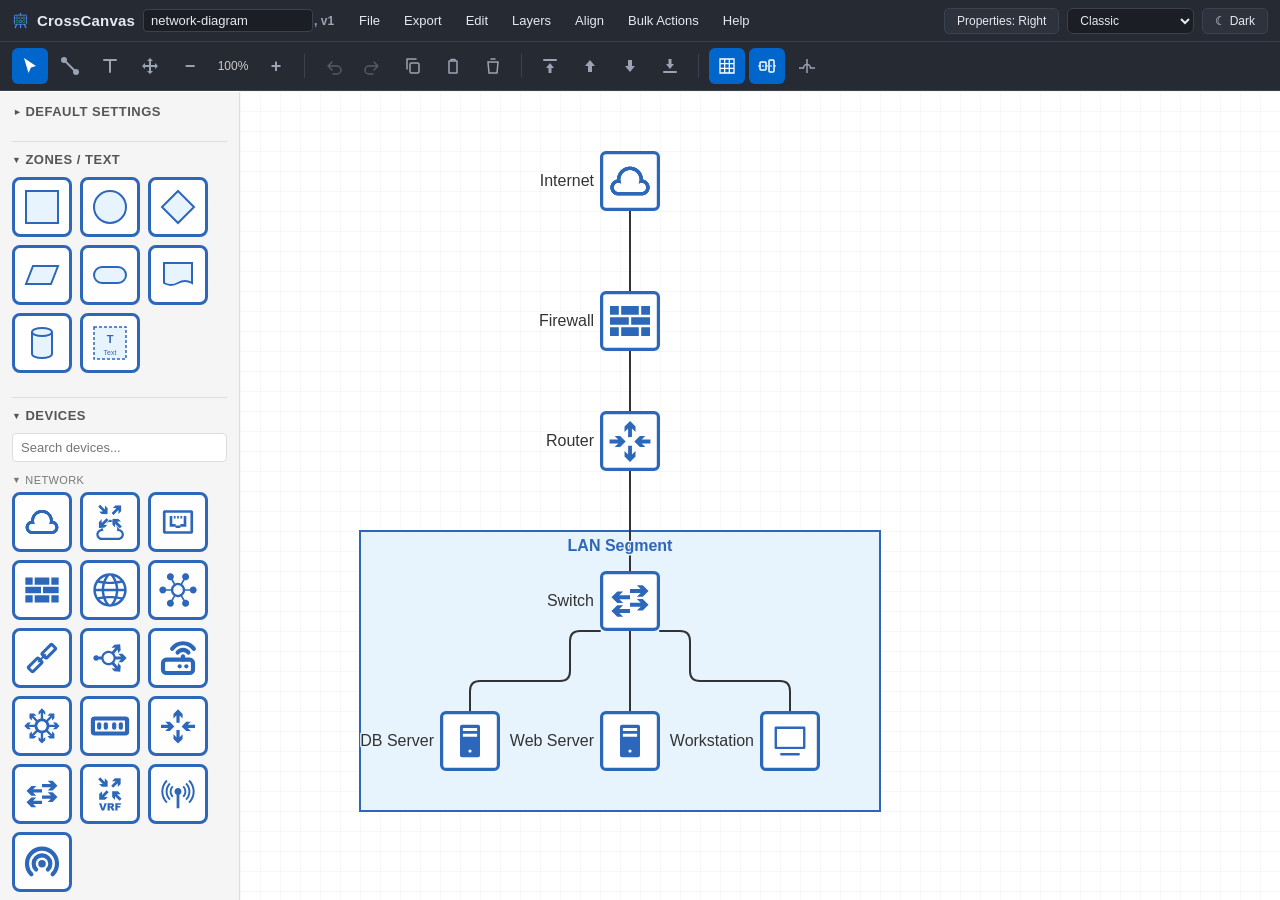
==== commit d7e127f2: "Zone titles paint above connections (halo now works on them too) The label halo could not help zone " ====
--- a/index.html
+++ b/index.html
@@ -971,6 +971,7 @@
                 <g id="zones-layer"></g>
                 <g id="images-layer"></g>
                 <g id="connections-layer"></g>
+                <g id="zone-labels-layer"></g>
                 <g id="devices-layer"></g>
                 <g id="overlay-layer"></g>
             </svg>
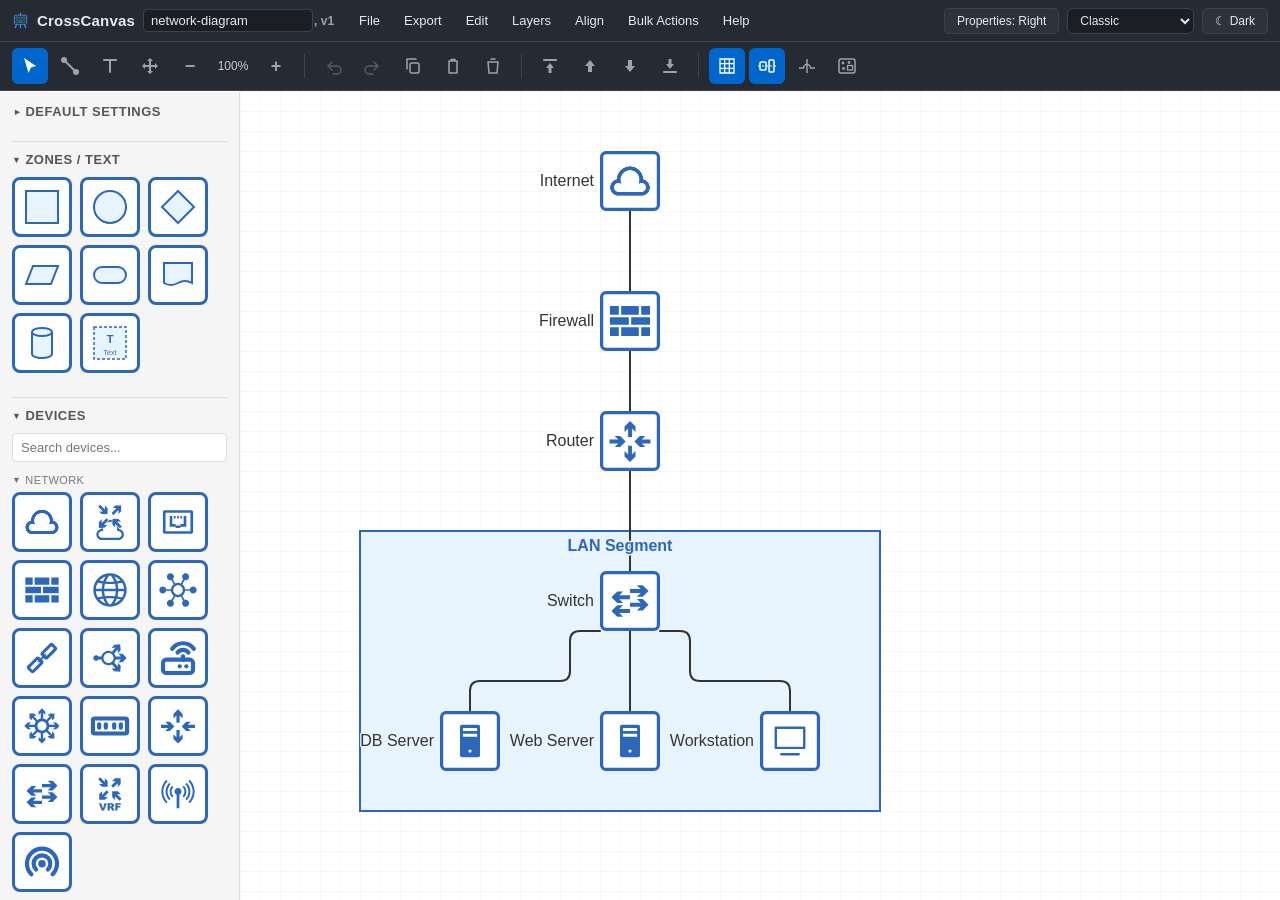
==== commit dbcd9018: "Minimap: live whole-board overview with click/drag-to-jump For large boards - and especially multi-p" ====
--- a/index.html
+++ b/index.html
@@ -231,6 +231,9 @@
             <button id="btn-jumps" class="tool-btn" title="Line Jumps - hop connections over each other where they cross. Saved with the board; leave off for diagrams with deliberately layered connections">
                 <svg width="20" height="20" viewBox="0 0 20 20"><line x1="10" y1="3" x2="10" y2="17" stroke="currentColor" stroke-width="1.5"/><path d="M2 12 H6.5 A3.5 3.5 0 0 1 13.5 12 H18" fill="none" stroke="currentColor" stroke-width="1.5"/></svg>
             </button>
+            <button id="btn-minimap" class="tool-btn" title="Minimap - overview of the whole board, bottom-right. Click or drag it to move the view; handy on large or stitched diagrams">
+                <svg width="20" height="20" viewBox="0 0 20 20"><rect x="2" y="3" width="16" height="14" rx="2" fill="none" stroke="currentColor" stroke-width="1.5"/><rect x="10.5" y="9.5" width="5" height="4.5" fill="none" stroke="currentColor" stroke-width="1.3"/><circle cx="6" cy="7" r="1.4" fill="currentColor"/><circle cx="12" cy="6.5" r="1.4" fill="currentColor"/><circle cx="6.5" cy="12.5" r="1.4" fill="currentColor"/></svg>
+            </button>
         </div>
 
         <div id="sidebar">
@@ -977,6 +980,21 @@
             </svg>
         </div>
 
+        <!-- Minimap: live mirror of the object layers via same-document
+             <use> refs - the browser keeps it current, no second render.
+             Framed by app.js (viewBox = content bounds UNION viewport, so
+             the view can never scroll itself lost). Hidden by default. -->
+        <div id="minimap" style="display:none">
+            <svg id="minimap-svg" xmlns="http://www.w3.org/2000/svg" preserveAspectRatio="xMidYMid meet">
+                <use href="#zones-layer"/>
+                <use href="#images-layer"/>
+                <use href="#connections-layer"/>
+                <use href="#zone-labels-layer"/>
+                <use href="#devices-layer"/>
+                <rect id="minimap-view"/>
+            </svg>
+        </div>
+
         <aside id="right-pane"></aside>
     </div>
 
--- a/style.css
+++ b/style.css
@@ -1613,6 +1613,41 @@
 }
 body.dark-mode #canvas-find-count {
     color: var(--se-dk-txt-dim, var(--se-txt-dim));
+}
+
+/* Minimap: whole-board overview, bottom-right over the canvas. Background
+   matches the canvas surface so the mirrored content reads true. */
+#minimap {
+    position: fixed;
+    right: 16px;
+    bottom: 16px;
+    width: 208px;
+    height: 144px;
+    z-index: 900;
+    background: #ffffff;
+    border: 1px solid var(--se-border);
+    border-radius: 6px;
+    box-shadow: 0 2px 10px rgba(0, 0, 0, 0.25);
+    overflow: hidden;
+    cursor: pointer;
+}
+body.right-pane-open #minimap {
+    right: 276px;
+}
+#minimap svg {
+    width: 100%;
+    height: 100%;
+    display: block;
+}
+#minimap-view {
+    fill: rgba(45, 103, 185, 0.12);
+    stroke: #2d67b9;
+    stroke-width: 1.5px;
+    vector-effect: non-scaling-stroke;
+}
+body.dark-mode #minimap {
+    background: var(--se-canvas-dark);
+    border-color: var(--se-dk-border, var(--se-border));
 }
 
 /* Icon-filter inputs above the icon-swap selects */
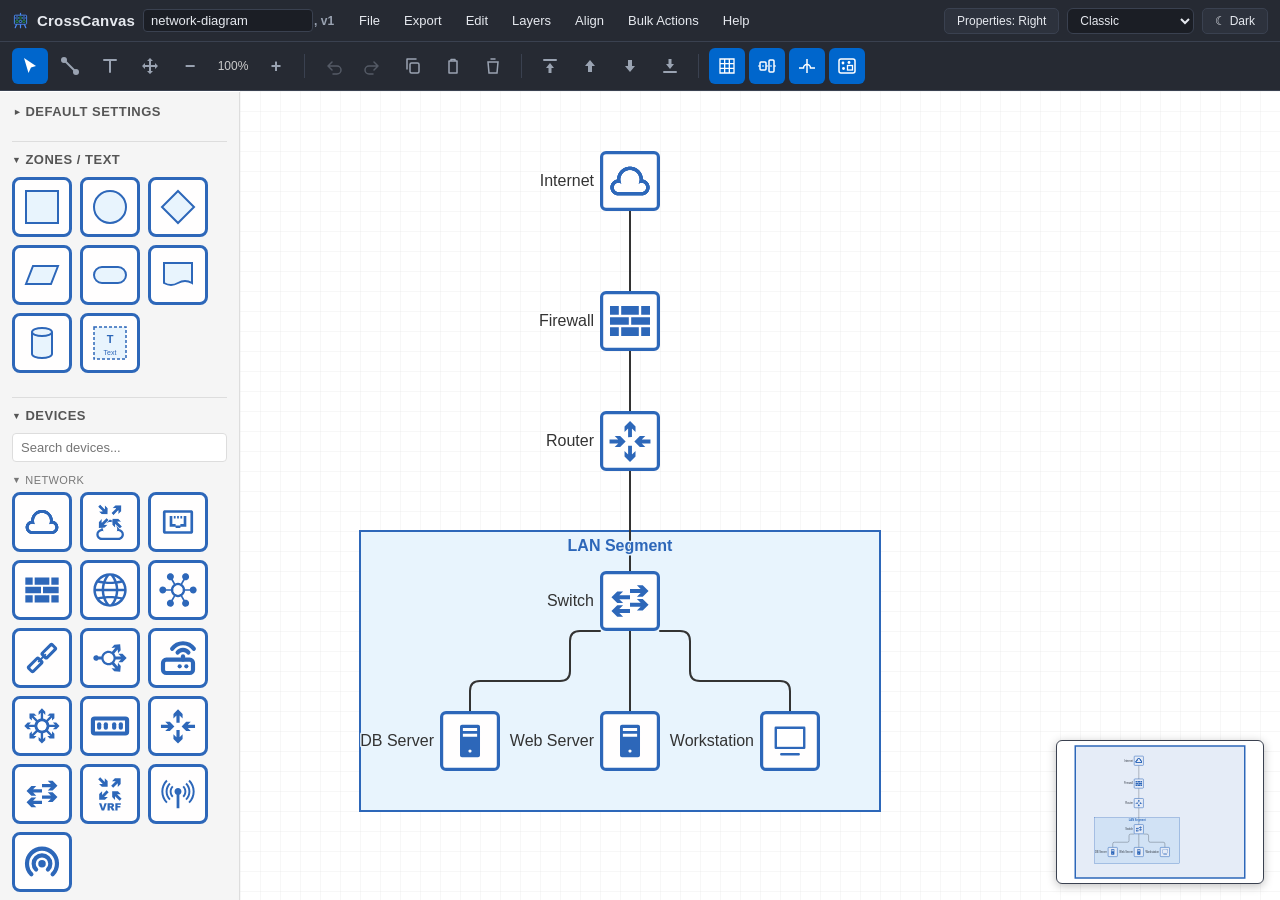
==== commit 23d6e738: "Test-round fixes: bend-grab keeps the dodged skeleton, halo scope, dark-mode zones Three findings fr" ====
--- a/index.html
+++ b/index.html
@@ -301,6 +301,14 @@
                         <input type="range" id="route-clearance" min="0" max="40" step="2" value="6">
                     </div>
                     <div class="default-size-control">
+                        <label title="Labels stroke a halo in their background color so text stays readable where connections pass behind it. Saved with the board. 'Devices & text' leaves zone and image labels bare - useful on map/floorplan boards where titles should sit directly on the artwork.">Label Halos</label>
+                        <select id="label-halos" style="width:100%">
+                            <option value="all" selected>All labels</option>
+                            <option value="devices">Devices &amp; text only</option>
+                            <option value="off">Off</option>
+                        </select>
+                    </div>
+                    <div class="default-size-control">
                         <label title="Extra horizontal room per device on inventory-CSV import - widen for long hostnames that would otherwise clip into each other">Import Spacing - Wider: <span id="import-hspace-label">100%</span></label>
                         <input type="range" id="import-hspace" min="100" max="250" step="10" value="100">
                     </div>
--- a/style.css
+++ b/style.css
@@ -1324,6 +1324,13 @@
     stroke-width: 2;
     opacity: 0.9;
     cursor: grab;
+}
+
+/* Floating endpoint: hollow - it belongs to the device, not to the
+   specific AP it is currently landing on. */
+.conn-endpoint-handle.conn-endpoint-floating {
+    fill: white;
+    stroke: var(--se-tint);
 }
 
 .conn-endpoint-handle:hover {
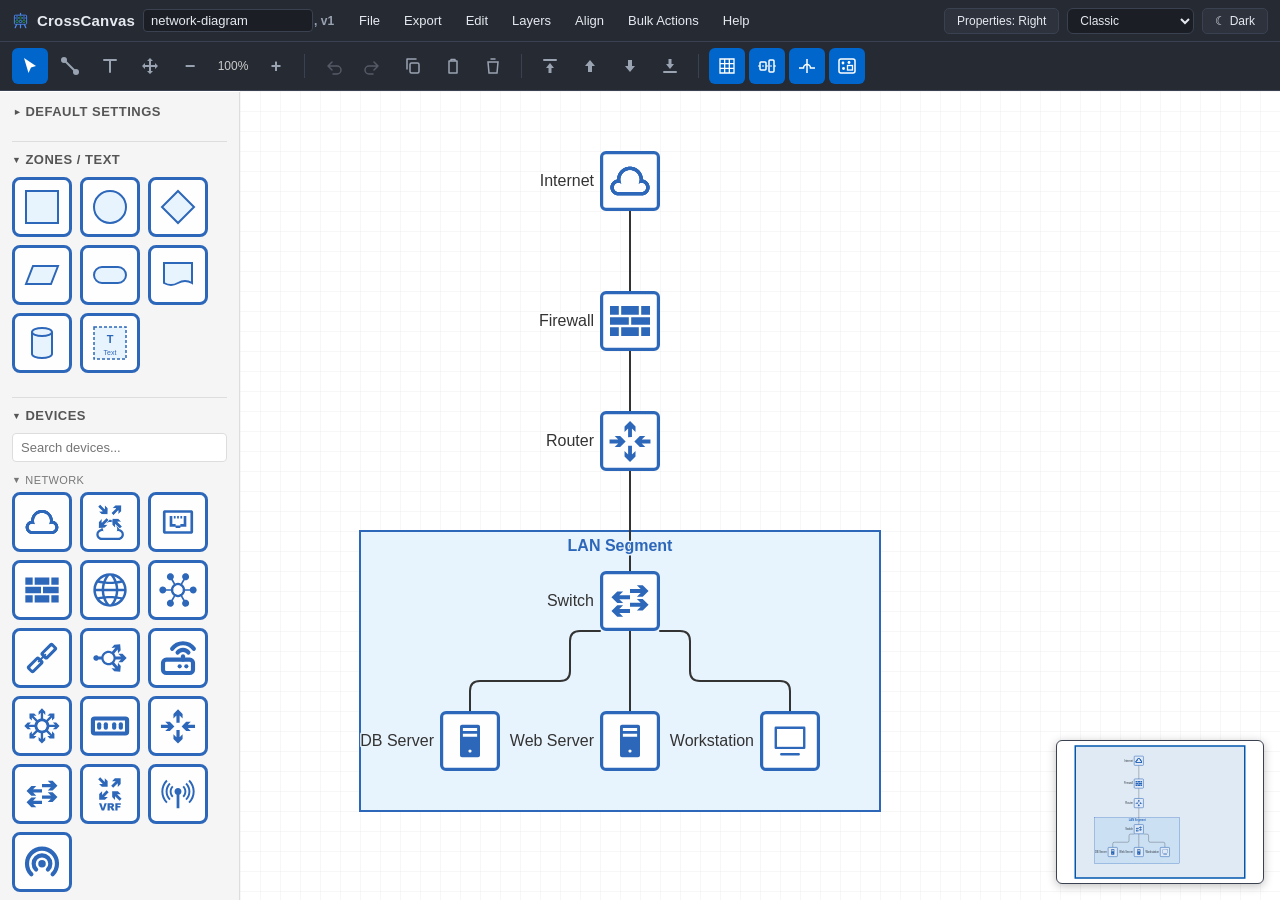
==== commit 8b8a4325: "Connection handles win over device labels, and sit where the wire attaches Two bugs the operator cor" ====
--- a/index.html
+++ b/index.html
@@ -309,6 +309,14 @@
                         </select>
                     </div>
                     <div class="default-size-control">
+                        <label title="How connection labels and annotations dress. The classic translucent white box, the same box with honest rounding, or no box at all - halo-only text sits directly on the artwork and stays readable where its own line runs behind it (obeys Label Halos). Saved with the board.">Connection Labels</label>
+                        <select id="conn-label-style" style="width:100%">
+                            <option value="pill" selected>White box (classic)</option>
+                            <option value="chip">Rounded chip</option>
+                            <option value="halo">Halo only</option>
+                        </select>
+                    </div>
+                    <div class="default-size-control">
                         <label title="Extra horizontal room per device on inventory-CSV import - widen for long hostnames that would otherwise clip into each other">Import Spacing - Wider: <span id="import-hspace-label">100%</span></label>
                         <input type="range" id="import-hspace" min="100" max="250" step="10" value="100">
                     </div>
@@ -475,7 +483,8 @@
                 <div class="panel-section">
                     <label>Arrow Size</label>
                     <select id="conn-arrow-scale">
-                        <option value="0.75">Small</option>
+                        <option value="0.75">Tiny</option>
+                        <option value="0.875">Small</option>
                         <option value="1" selected>Normal</option>
                         <option value="1.5">Large</option>
                         <option value="2">Extra Large</option>
@@ -899,7 +908,8 @@
                         <label>Arrow Size</label>
                         <select id="batch-conn-arrow-scale">
                             <option value="" selected>- keep -</option>
-                            <option value="0.75">Small</option>
+                            <option value="0.75">Tiny</option>
+                            <option value="0.875">Small</option>
                             <option value="1">Normal</option>
                             <option value="1.5">Large</option>
                             <option value="2">Extra Large</option>
--- a/style.css
+++ b/style.css
@@ -1646,9 +1646,28 @@
     height: 100%;
     display: block;
 }
+/* The viewport rectangle follows the theme: --se-tint is already the canvas
+   interactive accent (selection handles, attachment points), and "the part of
+   the board you are looking at" is the same class of indicator. It is nudged
+   toward the surface's opposite because the raw tint does not clear 3:1
+   against the minimap background in every theme - measured across all 29:
+   plain tint bottoms out at 2.79 (Sakura on white) and 1.89 in dark mode
+   (Mono, whose palette is all greys, all but vanishing against the dark
+   canvas). The mixes below take those worst cases to 3.78 and 5.02 while
+   keeping each theme's hue.
+   Derived at paint time rather than computed in applyTheme, so the theme
+   picker, the custom device-tint control and the dark-mode toggle all carry
+   it without three code paths having to remember. */
+:root {
+    --se-minimap-view: color-mix(in srgb, var(--se-tint), black 15%);
+}
+body.dark-mode {
+    --se-minimap-view: color-mix(in srgb, var(--se-tint), white 35%);
+}
 #minimap-view {
-    fill: rgba(45, 103, 185, 0.12);
-    stroke: #2d67b9;
+    fill: var(--se-minimap-view);
+    fill-opacity: 0.12;   /* SVG-native, so one colour serves fill and stroke */
+    stroke: var(--se-minimap-view);
     stroke-width: 1.5px;
     vector-effect: non-scaling-stroke;
 }
